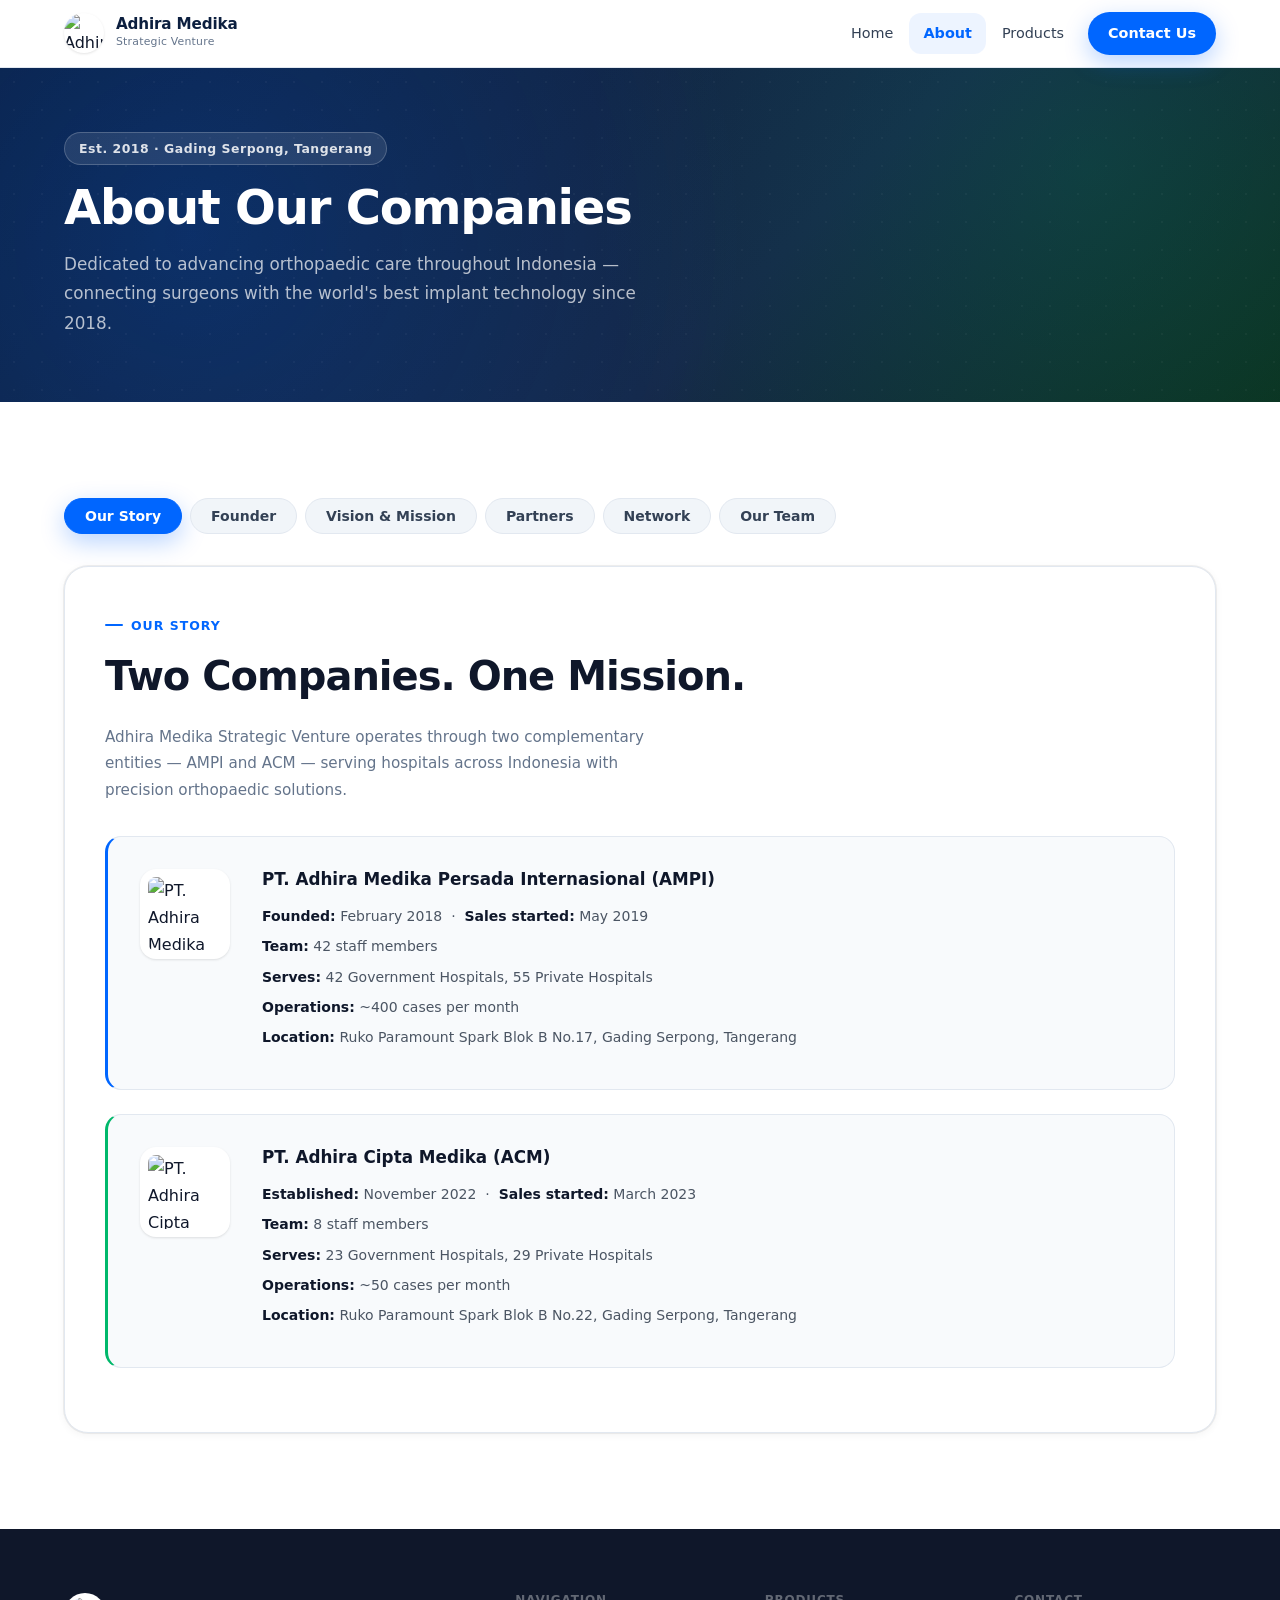
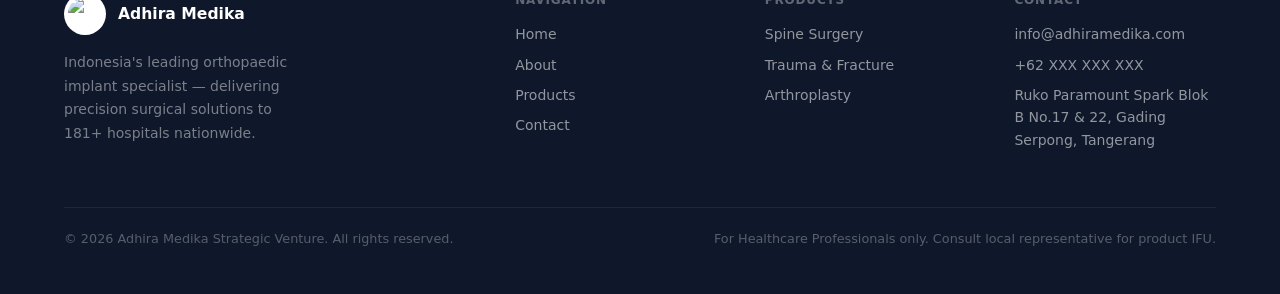
==== about.html @ 1e5b0699 "Initial commit: ACM premium redesign v2" ====
<!DOCTYPE html>
<html lang="en">
<head>
  <meta charset="UTF-8">
  <meta name="viewport" content="width=device-width, initial-scale=1.0">
  <meta name="referrer" content="strict-origin-when-cross-origin">
  <meta http-equiv="Content-Security-Policy" content="default-src 'self'; style-src 'self' https://fonts.googleapis.com 'unsafe-inline'; font-src 'self' https://fonts.gstatic.com; img-src 'self' data:; script-src 'self'; frame-ancestors 'none'; form-action 'self'; base-uri 'self';">
  <meta name="description" content="About Adhira Medika Strategic Venture — our story, founder, vision, partners, and leadership team.">
  <title>About — Adhira Medika Strategic Venture</title>
  <link rel="preconnect" href="https://fonts.googleapis.com">
  <link href="https://fonts.googleapis.com/css2?family=Inter:wght@400;500;600;700;800;900&display=swap" rel="stylesheet">
  <link rel="stylesheet" href="css/shared.css">
  <style>
    /* ── Tab Nav ── */
    .tab-nav { display: flex; flex-wrap: wrap; gap: var(--s-2); margin-bottom: var(--s-8); }
    .tab-nav button {
      background: var(--gray-100); border: 1.5px solid var(--gray-200);
      color: var(--gray-700); padding: 9px 20px; border-radius: var(--r-full);
      font-family: var(--font); font-weight: 600; font-size: 0.875rem;
      cursor: pointer; transition: background var(--t-fast), color var(--t-fast), border-color var(--t-fast), box-shadow var(--t-fast);
      touch-action: manipulation;
    }
    .tab-nav button:hover { background: var(--gray-200); border-color: var(--gray-300); color: var(--gray-900); }
    .tab-nav button.active { background: var(--primary); color: #fff; border-color: var(--primary); box-shadow: var(--sh-blue); }
    .tab-nav button:focus-visible { outline: 3px solid var(--primary); outline-offset: 2px; }
    .tab-content { display: none; }
    .tab-content.active { display: block; animation: tabIn 0.2s ease; }
    @keyframes tabIn { from { opacity:0; transform:translateY(8px); } to { opacity:1; transform:none; } }

    /* ── Content panel ── */
    .about-panel { background: #fff; border-radius: var(--r-xl); box-shadow: var(--sh-card); border: 1px solid var(--gray-200); padding: var(--s-10) var(--s-10); }
    @media (max-width: 600px) { .about-panel { padding: var(--s-6); } }

    /* ── Company Cards ── */
    .company-card {
      display: flex; gap: var(--s-8); align-items: flex-start;
      background: var(--gray-50); border-radius: var(--r-lg);
      border: 1px solid var(--gray-200); padding: var(--s-8); margin-bottom: var(--s-6);
    }
    .company-card-img img { width: 90px; height: 90px; border-radius: var(--r-lg); object-fit: contain; background: #fff; padding: 8px; box-shadow: var(--sh-sm); flex-shrink: 0; }
    .company-card-text h3 { font-size: 1.05rem; font-weight: 700; color: var(--gray-900); margin-bottom: var(--s-4); }
    .company-card-text p { font-size: 0.875rem; color: var(--gray-600, #4b5563); line-height: 1.6; margin-bottom: var(--s-2); }
    .company-card-text p strong { color: var(--gray-900); }
    .company-accent { border-left: 3px solid var(--primary); }
    .company-accent-green { border-left: 3px solid var(--emerald); }
    @media (max-width: 600px) { .company-card { flex-direction: column; } }

    /* ── Founder ── */
    .founder-layout { display: grid; grid-template-columns: 240px 1fr; gap: var(--s-10); align-items: start; }
    .founder-img img { width: 100%; border-radius: var(--r-xl); box-shadow: var(--sh-lg); }
    .founder-name { font-size: 1.2rem; font-weight: 800; color: var(--gray-900); margin-bottom: var(--s-2); }
    .founder-role { display: inline-block; background: rgba(0,102,255,.08); color: var(--primary); font-size: 0.8rem; font-weight: 700; padding: 4px 12px; border-radius: var(--r-full); margin-bottom: var(--s-5); letter-spacing: 0.03em; }
    .founder-bio p { font-size: 0.925rem; color: var(--gray-600, #4b5563); line-height: 1.8; margin-bottom: var(--s-4); }
    @media (max-width: 700px) { .founder-layout { grid-template-columns: 1fr; } .founder-img img { max-width: 200px; } }

    /* ── Vision & Mission ── */
    .vm-grid { display: grid; grid-template-columns: 1fr 1fr; gap: var(--s-6); }
    .vm-card { background: var(--gray-50); border: 1px solid var(--gray-200); border-radius: var(--r-lg); padding: var(--s-8); }
    .vm-card h3 { font-size: 1rem; font-weight: 700; color: var(--primary); margin-bottom: var(--s-4); text-transform: uppercase; letter-spacing: 0.06em; font-size: 0.825rem; }
    .vm-card p, .vm-card li { font-size: 0.9rem; color: var(--gray-700); line-height: 1.75; }
    .vm-card ol { padding-left: var(--s-5); margin: 0; }
    .vm-card ol li { margin-bottom: var(--s-3); }
    .vm-original { margin-top: var(--s-5); padding-top: var(--s-4); border-top: 1px solid var(--gray-200); font-style: italic; font-size: 0.85rem; color: var(--gray-500); }
    @media (max-width: 700px) { .vm-grid { grid-template-columns: 1fr; } }

    /* ── Partners ── */
    .partners-grid { display: grid; grid-template-columns: repeat(auto-fill, minmax(160px, 1fr)); gap: var(--s-5); }
    .partner-card {
      background: #fff; border: 1px solid var(--gray-200); border-radius: var(--r-lg);
      padding: var(--s-6) var(--s-4); text-align: center;
      display: flex; flex-direction: column; align-items: center; gap: var(--s-3);
      transition: box-shadow var(--t-base), transform var(--t-base), border-color var(--t-base);
    }
    @media (hover:hover) { .partner-card:hover { box-shadow: var(--sh-lg); transform: translateY(-3px); border-color: var(--primary); } }
    .partner-card img { max-width: 100px; max-height: 60px; object-fit: contain; }
    .partner-card p { font-size: 0.8rem; color: var(--gray-500); line-height: 1.5; }

    /* ── Network ── */
    .network-grid { display: grid; grid-template-columns: repeat(auto-fill, minmax(190px, 1fr)); gap: var(--s-3); }
    .network-chip {
      background: var(--gray-50); border: 1px solid var(--gray-200); border-radius: var(--r-md);
      padding: 12px 16px; font-weight: 600; color: var(--gray-900);
      font-size: 0.875rem; display: flex; align-items: center; gap: var(--s-3);
      transition: border-color var(--t-fast), box-shadow var(--t-fast);
    }
    @media (hover:hover) { .network-chip:hover { border-color: var(--primary); box-shadow: var(--sh-sm); } }
    .network-chip::before { content: '🏥'; font-size: 1rem; flex-shrink: 0; }

    /* ── Team ── */
    .team-section { margin-bottom: var(--s-10); }
    .team-section-header { display: flex; align-items: center; gap: var(--s-4); margin-bottom: var(--s-2); }
    .team-section-logo { width: 40px; height: 40px; border-radius: var(--r-full); object-fit: contain; background: #fff; border: 1px solid var(--gray-200); padding: 4px; box-shadow: var(--sh-sm); }
    .team-section-title { font-size: 1rem; font-weight: 700; color: var(--gray-900); }
    .team-section-sub { font-size: 0.8rem; color: var(--gray-500); margin: 4px 0 var(--s-6) 56px; }
    .team-grid { display: grid; grid-template-columns: repeat(auto-fill, minmax(190px, 1fr)); gap: var(--s-5); }
    .team-card {
      background: #fff; border: 1px solid var(--gray-200); border-radius: var(--r-xl);
      padding: var(--s-8) var(--s-4) var(--s-6); display: flex; flex-direction: column;
      align-items: center; text-align: center; position: relative; overflow: hidden;
      transition: box-shadow var(--t-base), transform var(--t-base);
    }
    .team-card::before { content: ''; position: absolute; top: 0; left: 0; right: 0; height: 3px; }
    .team-card.role-commissioner::before { background: linear-gradient(90deg, #f59e0b, #fbbf24); }
    .team-card.role-president::before { background: linear-gradient(90deg, var(--primary), var(--emerald)); }
    .team-card.role-director::before { background: linear-gradient(90deg, #0284c7, #38bdf8); }
    @media (hover:hover) { .team-card:hover { box-shadow: var(--sh-lg); transform: translateY(-4px); } }
    .team-avatar { width: 72px; height: 72px; border-radius: var(--r-full); display: flex; align-items: center; justify-content: center; font-size: 1.75rem; font-weight: 900; margin-bottom: var(--s-4); }
    .avatar-commissioner { background: linear-gradient(135deg, #fef3c7, #fde68a); color: #92400e; }
    .avatar-president { background: linear-gradient(135deg, rgba(0,102,255,.12), rgba(0,184,107,.12)); color: var(--primary); }
    .avatar-director { background: linear-gradient(135deg, #e0f2fe, #bae6fd); color: #0369a1; }
    .team-card-name { font-size: 0.9rem; font-weight: 700; color: var(--gray-900); margin-bottom: var(--s-2); line-height: 1.3; }
    .role-badge { display: inline-block; font-size: 0.72rem; font-weight: 700; padding: 3px 10px; border-radius: var(--r-full); margin-bottom: var(--s-2); letter-spacing: 0.03em; }
    .badge-commissioner { background: #fef3c7; color: #92400e; }
    .badge-president { background: rgba(0,102,255,.1); color: var(--primary); }
    .badge-director { background: #e0f2fe; color: #0369a1; }
    .team-company { font-size: 0.75rem; color: var(--gray-500); }
  </style>
</head>
<body>
  <a href="#main-content" class="skip-link">Skip to main content</a>

  <!-- Nav -->
  <header class="site-header" id="site-header">
    <div class="nav-inner">
      <a href="index.html" class="nav-logo" aria-label="Adhira Medika home">
        <img src="../ACM/company Logo/Adhira Medika Strategic Logo.png" alt="Adhira Medika Strategic Logo">
        <div>
          <span class="nav-logo-name">Adhira Medika</span>
          <span class="nav-logo-sub">Strategic Venture</span>
        </div>
      </a>
      <button class="nav-toggle" aria-label="Toggle navigation" aria-expanded="false" aria-controls="nav-menu">
        <span class="hamburger-line"></span>
        <span class="hamburger-line"></span>
        <span class="hamburger-line"></span>
      </button>
      <nav class="main-nav" id="nav-menu" aria-label="Main navigation">
        <ul>
          <li><a href="index.html">Home</a></li>
          <li><a href="about.html" class="active" aria-current="page">About</a></li>
          <li><a href="products.html">Products</a></li>
          <li><a href="contact.html" class="nav-cta">Contact Us</a></li>
        </ul>
      </nav>
    </div>
  </header>

  <!-- Page Hero -->
  <section class="page-hero">
    <div class="container">
      <div class="page-hero-inner">
        <div class="page-hero-badge">Est. 2018 · Gading Serpong, Tangerang</div>
        <h1>About Our Companies</h1>
        <p>Dedicated to advancing orthopaedic care throughout Indonesia — connecting surgeons with the world's best implant technology since 2018.</p>
      </div>
    </div>
  </section>

  <main id="main-content">
    <section class="section">
      <div class="container">

        <!-- Tab Nav -->
        <nav class="tab-nav" aria-label="About sections" role="tablist">
          <button class="active" role="tab" aria-selected="true" aria-controls="tab-story" data-tab="story" id="btn-story">Our Story</button>
          <button role="tab" aria-selected="false" aria-controls="tab-founder" data-tab="founder" id="btn-founder">Founder</button>
          <button role="tab" aria-selected="false" aria-controls="tab-vision" data-tab="vision" id="btn-vision">Vision &amp; Mission</button>
          <button role="tab" aria-selected="false" aria-controls="tab-partners" data-tab="partners" id="btn-partners">Partners</button>
          <button role="tab" aria-selected="false" aria-controls="tab-network" data-tab="network" id="btn-network">Network</button>
          <button role="tab" aria-selected="false" aria-controls="tab-team" data-tab="team" id="btn-team">Our Team</button>
        </nav>

        <div class="about-panel">

          <!-- Story -->
          <div class="tab-content active" id="tab-story" role="tabpanel" aria-labelledby="btn-story">
            <p class="section-label">Our Story</p>
            <h2 class="section-title" style="margin-bottom: var(--s-6);">Two Companies. One Mission.</h2>
            <p style="font-size:0.95rem; color:var(--gray-500); max-width:60ch; line-height:1.75; margin-bottom:var(--s-8);">Adhira Medika Strategic Venture operates through two complementary entities — AMPI and ACM — serving hospitals across Indonesia with precision orthopaedic solutions.</p>
            <div class="company-card company-accent">
              <div class="company-card-img">
                <img src="../ACM/company Logo/Adhira Medika.jpeg" alt="PT. Adhira Medika Persada Internasional" loading="lazy">
              </div>
              <div class="company-card-text">
                <h3>PT. Adhira Medika Persada Internasional (AMPI)</h3>
                <p><strong>Founded:</strong> February 2018 &nbsp;·&nbsp; <strong>Sales started:</strong> May 2019</p>
                <p><strong>Team:</strong> 42 staff members</p>
                <p><strong>Serves:</strong> 42 Government Hospitals, 55 Private Hospitals</p>
                <p><strong>Operations:</strong> ~400 cases per month</p>
                <p><strong>Location:</strong> Ruko Paramount Spark Blok B No.17, Gading Serpong, Tangerang</p>
              </div>
            </div>
            <div class="company-card company-accent-green">
              <div class="company-card-img">
                <img src="../ACM/company Logo/Adhira Cipta Medika.jpeg" alt="PT. Adhira Cipta Medika" loading="lazy">
              </div>
              <div class="company-card-text">
                <h3>PT. Adhira Cipta Medika (ACM)</h3>
                <p><strong>Established:</strong> November 2022 &nbsp;·&nbsp; <strong>Sales started:</strong> March 2023</p>
                <p><strong>Team:</strong> 8 staff members</p>
                <p><strong>Serves:</strong> 23 Government Hospitals, 29 Private Hospitals</p>
                <p><strong>Operations:</strong> ~50 cases per month</p>
                <p><strong>Location:</strong> Ruko Paramount Spark Blok B No.22, Gading Serpong, Tangerang</p>
              </div>
            </div>
          </div>

          <!-- Founder -->
          <div class="tab-content" id="tab-founder" role="tabpanel" aria-labelledby="btn-founder">
            <p class="section-label">Founder</p>
            <h2 class="section-title" style="margin-bottom: var(--s-8);">A Surgeon Who Built a Movement</h2>
            <div class="founder-layout">
              <div class="founder-img">
                <img src="../ACM/Others/Founder.png" alt="dr. Rizal Irvan Shiddieqy Pohan, SpOT (K)-Spine" loading="lazy">
              </div>
              <div class="founder-bio">
                <h3 class="founder-name">dr. Rizal Irvan Shiddieqy Pohan, SpOT (K)-Spine</h3>
                <span class="founder-role">Founder &amp; President Director — AMPI &amp; ACM</span>
                <p>Dr. Rizal Irvan Shiddieqy Pohan is a distinguished orthopaedic surgeon and spine specialist with over 30 years of experience in Indonesia's healthcare landscape. Renowned for his clinical expertise and leadership, he has been a transformative force in advancing orthopaedic care nationwide.</p>
                <p>He served as Past President of PABOI (2012–2014), is an active Spine Consultant, and mentors the next generation of spine surgeons across Indonesia. As a National Board Examiner for PABOI, Dr. Rizal upholds the highest standards in medical education and practice.</p>
                <p>Dr. Rizal practices at RS Mayapada and RS Bethsaida, known for his patient-centered approach and innovative surgical techniques. He founded PMN Company in 2013, then established the Adhira group in 2018 — driven by a vision to democratize access to high-quality orthopaedic implants throughout Indonesia.</p>
                <p>Today, the Adhira group serves 181+ hospitals, supporting over 450 surgical procedures monthly — a direct reflection of his lifelong mission to improve patient outcomes nationwide.</p>
              </div>
            </div>
          </div>

          <!-- Vision & Mission -->
          <div class="tab-content" id="tab-vision" role="tabpanel" aria-labelledby="btn-vision">
            <p class="section-label">Vision &amp; Mission</p>
            <h2 class="section-title" style="margin-bottom: var(--s-8);">What We Stand For</h2>
            <div class="vm-grid">
              <div class="vm-card">
                <h3>Our Vision</h3>
                <p>To comprehensively provide the needs for implants and medical instruments, especially for orthopaedic cases, throughout Indonesia — ensuring that every region has access to high-quality, complete, and reliable orthopaedic medical solutions, supporting the advancement of healthcare and improving patient outcomes nationwide.</p>
                <p class="vm-original"><strong>Visi:</strong> Menyediakan Kebutuhan Implant dan instrument medis khususnya pada kasus Ortopedi di Seluruh Indonesia secara Paripurna.</p>
              </div>
              <div class="vm-card">
                <h3>Our Mission</h3>
                <ol>
                  <li>Provide comprehensive services with the latest technology in orthopaedic implant products.</li>
                  <li>Support education and training for doctors and nurses to ensure patient safety and the comfort of medical personnel.</li>
                  <li>Maintain a strong commitment to the services required by hospitals and doctors, especially by ensuring the availability of implants.</li>
                  <li>Offer high-quality implants at affordable prices, enabling doctors to serve patients in all types of hospitals.</li>
                </ol>
              </div>
            </div>
          </div>

          <!-- Partners -->
          <div class="tab-content" id="tab-partners" role="tabpanel" aria-labelledby="btn-partners">
            <p class="section-label">Brand Partners</p>
            <h2 class="section-title" style="margin-bottom: var(--s-3);">6 Global Partners</h2>
            <p style="font-size:0.9rem;color:var(--gray-500);margin-bottom:var(--s-8);">Exclusive and authorized distribution for world-class orthopaedic manufacturers.</p>
            <div class="partners-grid">
              <div class="partner-card">
                <img src="../ACM/Partner Logo/Zener.png" alt="Zener" loading="lazy">
                <p>Medical device innovation</p>
              </div>
              <div class="partner-card">
                <img src="../ACM/Partner Logo/ZenMed.png" alt="ZENMED" loading="lazy">
                <p>Surgical instrument design</p>
              </div>
              <div class="partner-card">
                <img src="../ACM/Partner Logo/IT Medical.png" alt="ITI Medical" loading="lazy">
                <p>Orthopaedic device expertise</p>
              </div>
              <div class="partner-card">
                <img src="../ACM/Partner Logo/Elite BioMed.png" alt="Elite Biomed" loading="lazy">
                <p>Premium biomedical products</p>
              </div>
              <div class="partner-card">
                <img src="../ACM/Partner Logo/Ikey Medical.png" alt="iKey Medical" loading="lazy">
                <p>Modern orthopaedic care instruments</p>
              </div>
              <div class="partner-card">
                <img src="../ACM/Partner Logo/Wuyang.jpg" alt="Wuyang" loading="lazy">
                <p>Minimally invasive surgery</p>
              </div>
            </div>
          </div>

          <!-- Network -->
          <div class="tab-content" id="tab-network" role="tabpanel" aria-labelledby="btn-network">
            <p class="section-label">Our Network</p>
            <h2 class="section-title" style="margin-bottom: var(--s-3);">181+ Partner Hospitals</h2>
            <p style="font-size:0.9rem;color:var(--gray-500);margin-bottom:var(--s-8);">Serving <strong>65 Government Hospitals</strong> and <strong>84 Private Hospitals</strong> across Indonesia, with key partnerships at the country's leading medical centers.</p>
            <div class="network-grid">
              <div class="network-chip">RSCM</div>
              <div class="network-chip">RS Fatmawati</div>
              <div class="network-chip">RS Santosa Bandung</div>
              <div class="network-chip">RS Hasan Sadikin</div>
              <div class="network-chip">RSUD Tangerang</div>
              <div class="network-chip">RS EMC Group</div>
              <div class="network-chip">RS Moewardi</div>
              <div class="network-chip">RSSA Malang</div>
              <div class="network-chip">RS Mayapada Group</div>
              <div class="network-chip">RS Primaya Group</div>
              <div class="network-chip">RS Eka Group</div>
            </div>
          </div>

          <!-- Team -->
          <div class="tab-content" id="tab-team" role="tabpanel" aria-labelledby="btn-team">
            <p class="section-label">Leadership</p>
            <h2 class="section-title" style="margin-bottom: var(--s-3);">Meet Our Team</h2>
            <p style="font-size:0.9rem;color:var(--gray-500);margin-bottom:var(--s-8);max-width:56ch;line-height:1.7;">Strong leadership drives our mission. The Board and Directors who guide both Adhira companies, shaping orthopaedic care across Indonesia.</p>

            <!-- AMPI -->
            <div class="team-section">
              <div class="team-section-header">
                <img src="../ACM/company Logo/Adhira Medika.jpeg" alt="AMPI" class="team-section-logo" loading="lazy">
                <h3 class="team-section-title">PT. Adhira Medika Persada Internasional <span style="font-weight:500;color:var(--gray-400);font-size:0.85em;">(AMPI)</span></h3>
              </div>
              <p class="team-section-sub">Board &amp; Directors — Est. 2018</p>
              <div class="team-grid">
                <div class="team-card role-commissioner">
                  <div class="team-avatar avatar-commissioner">N</div>
                  <div class="team-card-name">Nurhadi, M.Sc.</div>
                  <span class="role-badge badge-commissioner">Commissioner</span>
                  <div class="team-company">AMPI</div>
                </div>
                <div class="team-card role-president">
                  <div class="team-avatar avatar-president">R</div>
                  <div class="team-card-name">Rizal Irvan Shiddieqy Pohan</div>
                  <span class="role-badge badge-president">President Director</span>
                  <div class="team-company">AMPI &amp; ACM</div>
                </div>
                <div class="team-card role-director">
                  <div class="team-avatar avatar-director">A</div>
                  <div class="team-card-name">Aldi Sjachri Fauzi</div>
                  <span class="role-badge badge-director">Director 1</span>
                  <div class="team-company">AMPI</div>
                </div>
                <div class="team-card role-director">
                  <div class="team-avatar avatar-director">F</div>
                  <div class="team-card-name">Fransisca</div>
                  <span class="role-badge badge-director">Director 2</span>
                  <div class="team-company">AMPI &amp; ACM</div>
                </div>
              </div>
            </div>

            <!-- ACM -->
            <div class="team-section">
              <div class="team-section-header">
                <img src="../ACM/company Logo/Adhira Cipta Medika.jpeg" alt="ACM" class="team-section-logo" loading="lazy">
                <h3 class="team-section-title">PT. Adhira Cipta Medika <span style="font-weight:500;color:var(--gray-400);font-size:0.85em;">(ACM)</span></h3>
              </div>
              <p class="team-section-sub">Board &amp; Directors — Est. 2022</p>
              <div class="team-grid">
                <div class="team-card role-commissioner">
                  <div class="team-avatar avatar-commissioner">H</div>
                  <div class="team-card-name">Harmandya Mahadipta</div>
                  <span class="role-badge badge-commissioner">Commissioner</span>
                  <div class="team-company">ACM</div>
                </div>
                <div class="team-card role-president">
                  <div class="team-avatar avatar-president">R</div>
                  <div class="team-card-name">Rizal Irvan Shiddieqy Pohan</div>
                  <span class="role-badge badge-president">President Director</span>
                  <div class="team-company">AMPI &amp; ACM</div>
                </div>
                <div class="team-card role-director">
                  <div class="team-avatar avatar-director">H</div>
                  <div class="team-card-name">Herwindo Ridwan</div>
                  <span class="role-badge badge-director">Director 1</span>
                  <div class="team-company">ACM</div>
                </div>
                <div class="team-card role-director">
                  <div class="team-avatar avatar-director">F</div>
                  <div class="team-card-name">Fransisca</div>
                  <span class="role-badge badge-director">Director 2</span>
                  <div class="team-company">AMPI &amp; ACM</div>
                </div>
              </div>
            </div>

          </div>

        </div><!-- /.about-panel -->
      </div>
    </section>
  </main>

  <!-- Footer -->
  <footer class="site-footer">
    <div class="container">
      <div class="footer-grid">
        <div class="footer-brand">
          <a href="index.html" class="footer-brand-logo">
            <img src="../ACM/company Logo/Adhira Medika Strategic Logo.png" alt="Adhira Medika Logo">
            <span>Adhira Medika</span>
          </a>
          <p>Indonesia's leading orthopaedic implant specialist — delivering precision surgical solutions to 181+ hospitals nationwide.</p>
        </div>
        <div class="footer-col">
          <h4>Navigation</h4>
          <ul>
            <li><a href="index.html">Home</a></li>
            <li><a href="about.html">About</a></li>
            <li><a href="products.html">Products</a></li>
            <li><a href="contact.html">Contact</a></li>
          </ul>
        </div>
        <div class="footer-col">
          <h4>Products</h4>
          <ul>
            <li><a href="products.html">Spine Surgery</a></li>
            <li><a href="products.html">Trauma &amp; Fracture</a></li>
            <li><a href="products.html">Arthroplasty</a></li>
          </ul>
        </div>
        <div class="footer-col">
          <h4>Contact</h4>
          <ul>
            <li><a href="mailto:info@adhiramedika.com">info@adhiramedika.com</a></li>
            <li><a href="tel:+62000000000">+62 XXX XXX XXX</a></li>
            <li>Ruko Paramount Spark Blok B No.17 &amp; 22, Gading Serpong, Tangerang</li>
          </ul>
        </div>
      </div>
      <div class="footer-bottom">
        <p>© 2026 Adhira Medika Strategic Venture. All rights reserved.</p>
        <p>For Healthcare Professionals only. Consult local representative for product IFU.</p>
      </div>
    </div>
  </footer>

  <script src="js/about.js"></script>
  <script src="js/nav.js"></script>
  <script src="js/animate.js"></script>
</body>
</html>
---- css/shared.css ----
/* ============================================================
   ACM-v2 — Adhira Medika Strategic Venture | Premium Design
   ============================================================ */

/* ─── Design Tokens ─── */
:root {
  --navy:       #0c1f3f;
  --navy-light: #152848;
  --primary:    #0066ff;
  --primary-h:  #0052cc;
  --emerald:    #00b86b;
  --emerald-h:  #009957;

  --white:    #ffffff;
  --gray-50:  #f8fafc;
  --gray-100: #f1f5f9;
  --gray-200: #e2e8f0;
  --gray-300: #cbd5e1;
  --gray-400: #94a3b8;
  --gray-500: #64748b;
  --gray-700: #334155;
  --gray-900: #0f172a;

  --font: 'Inter', system-ui, -apple-system, sans-serif;

  --s-1:  0.25rem;
  --s-2:  0.5rem;
  --s-3:  0.75rem;
  --s-4:  1rem;
  --s-5:  1.25rem;
  --s-6:  1.5rem;
  --s-8:  2rem;
  --s-10: 2.5rem;
  --s-12: 3rem;
  --s-16: 4rem;
  --s-24: 6rem;

  --r-sm:   6px;
  --r-md:   12px;
  --r-lg:   16px;
  --r-xl:   24px;
  --r-2xl:  32px;
  --r-full: 9999px;

  --sh-sm:   0 1px 3px rgba(0,0,0,.08), 0 1px 2px rgba(0,0,0,.04);
  --sh-md:   0 4px 12px rgba(0,0,0,.08), 0 2px 4px rgba(0,0,0,.04);
  --sh-lg:   0 12px 28px rgba(0,0,0,.1), 0 4px 8px rgba(0,0,0,.05);
  --sh-xl:   0 24px 48px rgba(0,0,0,.12);
  --sh-blue: 0 8px 24px rgba(0,102,255,.28);
  --sh-card: 0 0 0 1px rgba(0,0,0,.06), 0 2px 8px rgba(0,0,0,.05);

  --t-fast: 140ms ease;
  --t-base: 220ms ease;
  --nav-h:  68px;
  --max-w:  1200px;
}

/* ─── Reset ─── */
*, *::before, *::after { box-sizing: border-box; }
html { scroll-behavior: smooth; }
body {
  font-family: var(--font);
  margin: 0; padding: 0;
  color: var(--gray-900);
  background: var(--white);
  line-height: 1.7;
  -webkit-font-smoothing: antialiased;
  overflow-x: hidden;
}
img { max-width: 100%; height: auto; display: block; }
h1,h2,h3,h4,h5 { line-height: 1.2; margin: 0; font-weight: 700; }
p { margin: 0; }
a { color: inherit; }

/* ─── Skip Link ─── */
.skip-link {
  position: absolute; top: -40px; left: 0;
  background: var(--primary); color: #fff;
  padding: 8px 16px; font-weight: 600; font-size: 0.875rem;
  text-decoration: none; z-index: 9999;
  border-radius: 0 0 var(--r-sm) 0;
  transition: top var(--t-fast);
}
.skip-link:focus { top: 0; }

/* ─── Container ─── */
.container {
  max-width: var(--max-w);
  margin: 0 auto;
  padding: 0 var(--s-6);
}
@media (max-width: 600px) { .container { padding: 0 var(--s-4); } }

/* ─── Site Header / Nav ─── */
.site-header {
  position: sticky; top: 0; z-index: 500;
  height: var(--nav-h);
  display: flex; align-items: center;
  background: rgba(255,255,255,0.92);
  backdrop-filter: blur(16px);
  -webkit-backdrop-filter: blur(16px);
  border-bottom: 1px solid var(--gray-200);
  transition: box-shadow var(--t-base);
}
.site-header.scrolled { box-shadow: var(--sh-md); }

.nav-inner {
  width: 100%; max-width: var(--max-w);
  margin: 0 auto; padding: 0 var(--s-6);
  display: flex; align-items: center;
  justify-content: space-between; gap: var(--s-6);
}

.nav-logo {
  display: flex; align-items: center; gap: var(--s-3);
  text-decoration: none; flex-shrink: 0;
}
.nav-logo img {
  height: 40px; width: 40px;
  object-fit: contain; border-radius: var(--r-full);
  background: #fff; box-shadow: var(--sh-sm);
}
.nav-logo-name {
  font-weight: 800; font-size: 0.95rem;
  color: var(--navy); letter-spacing: -0.01em; display: block; line-height: 1.2;
}
.nav-logo-sub {
  font-size: 0.68rem; color: var(--gray-500);
  font-weight: 500; letter-spacing: 0.02em; display: block;
}

.main-nav { display: flex; align-items: center; }
.main-nav ul {
  list-style: none; margin: 0; padding: 0;
  display: flex; align-items: center; gap: 2px;
}
.main-nav ul li a {
  display: block; padding: 8px 14px;
  font-size: 0.9rem; font-weight: 500;
  color: var(--gray-700); text-decoration: none;
  border-radius: var(--r-md);
  transition: color var(--t-fast), background var(--t-fast);
  white-space: nowrap;
}
.main-nav ul li a:hover { color: var(--gray-900); background: var(--gray-100); }
.main-nav ul li a.active { color: var(--primary); font-weight: 600; background: rgba(0,102,255,.07); }
.main-nav ul li a.nav-cta {
  background: var(--primary); color: #fff; font-weight: 600;
  padding: 9px 20px; border-radius: var(--r-full); box-shadow: var(--sh-blue);
  margin-left: var(--s-2);
}
.main-nav ul li a.nav-cta:hover { background: var(--primary-h); }
.main-nav ul li a:focus-visible { outline: 3px solid var(--primary); outline-offset: 2px; }

/* Hamburger */
.nav-toggle {
  display: none; flex-direction: column; gap: 5px;
  padding: 10px; background: none; border: none;
  cursor: pointer; border-radius: var(--r-md);
  touch-action: manipulation;
}
.hamburger-line {
  display: block; width: 22px; height: 2px;
  background: var(--gray-700); border-radius: 2px;
  transition: transform var(--t-base), opacity var(--t-base);
}

@media (max-width: 768px) {
  .nav-toggle { display: flex; }
  .main-nav {
    position: fixed; top: var(--nav-h); left: 0; right: 0;
    background: #fff; border-bottom: 1px solid var(--gray-200);
    padding: var(--s-4); box-shadow: var(--sh-lg);
    transform: translateY(-110%); opacity: 0; pointer-events: none;
    transition: transform var(--t-base), opacity var(--t-base);
  }
  .main-nav.is-open { transform: translateY(0); opacity: 1; pointer-events: auto; }
  .main-nav ul { flex-direction: column; align-items: stretch; gap: var(--s-1); }
  .main-nav ul li a { padding: 13px 16px; font-size: 1rem; border-radius: var(--r-md); }
  .main-nav ul li a.nav-cta { text-align: center; margin-left: 0; margin-top: var(--s-2); border-radius: var(--r-md); }
}

/* ─── Buttons ─── */
.btn {
  display: inline-flex; align-items: center; gap: var(--s-2);
  padding: 13px 28px; font-family: var(--font);
  font-size: 0.925rem; font-weight: 600;
  border-radius: var(--r-full); border: none;
  cursor: pointer; text-decoration: none;
  transition: background var(--t-fast), transform var(--t-fast), box-shadow var(--t-fast);
  touch-action: manipulation; white-space: nowrap; line-height: 1;
}
.btn-primary { background: var(--primary); color: #fff; box-shadow: var(--sh-blue); }
.btn-primary:hover { background: var(--primary-h); transform: translateY(-1px); box-shadow: 0 12px 32px rgba(0,102,255,.35); }
.btn-outline { background: transparent; color: #fff; border: 1.5px solid rgba(255,255,255,.5); }
.btn-outline:hover { background: rgba(255,255,255,.1); border-color: rgba(255,255,255,.8); }
.btn-ghost { background: var(--gray-100); color: var(--gray-900); }
.btn-ghost:hover { background: var(--gray-200); }
.btn-white { background: #fff; color: var(--navy); }
.btn-white:hover { background: var(--gray-100); transform: translateY(-1px); }
.btn:focus-visible { outline: 3px solid var(--primary); outline-offset: 2px; }
.btn-lg { padding: 15px 34px; font-size: 1rem; }
.btn-sm { padding: 8px 18px; font-size: 0.825rem; }

/* ─── Section Utilities ─── */
.section { padding: var(--s-24) 0; }
.section-sm { padding: var(--s-16) 0; }
.section-dark { background: var(--navy); color: #fff; }
.section-muted { background: var(--gray-50); }

.section-label {
  display: inline-flex; align-items: center; gap: var(--s-2);
  font-size: 0.78rem; font-weight: 700;
  letter-spacing: 0.08em; text-transform: uppercase;
  color: var(--primary); margin-bottom: var(--s-4);
}
.section-label::before {
  content: ''; display: block; width: 18px; height: 2px;
  background: var(--primary); border-radius: 1px;
}

.section-title {
  font-size: clamp(1.75rem, 3.5vw, 2.5rem);
  font-weight: 800; letter-spacing: -0.025em;
  color: var(--gray-900); margin-bottom: var(--s-4);
}
.section-dark .section-title { color: #fff; }
.section-sub {
  font-size: 1.075rem; color: var(--gray-500);
  max-width: 56ch; line-height: 1.75;
  margin-bottom: var(--s-12);
}
.section-dark .section-sub { color: rgba(255,255,255,.65); }
.text-center { text-align: center; }
.text-center .section-sub { margin-left: auto; margin-right: auto; }
.text-center .section-label { justify-content: center; }

/* ─── Cards ─── */
.card {
  background: #fff; border-radius: var(--r-lg);
  box-shadow: var(--sh-card); padding: var(--s-8);
  transition: box-shadow var(--t-base), transform var(--t-base);
}
@media (hover: hover) { .card:hover { box-shadow: var(--sh-lg); transform: translateY(-3px); } }

/* ─── Scroll Reveal ─── */
[data-reveal] { opacity: 0; transform: translateY(20px); transition: opacity 0.55s ease, transform 0.55s ease; }
[data-reveal].revealed { opacity: 1; transform: none; }
[data-reveal][data-delay="1"] { transition-delay: 0.08s; }
[data-reveal][data-delay="2"] { transition-delay: 0.16s; }
[data-reveal][data-delay="3"] { transition-delay: 0.24s; }
[data-reveal][data-delay="4"] { transition-delay: 0.32s; }
@media (prefers-reduced-motion: reduce) {
  [data-reveal], [data-reveal].revealed { opacity:1; transform:none; transition:none; }
}

/* ─── Page Hero (inner pages) ─── */
.page-hero {
  background: linear-gradient(135deg, var(--navy) 0%, var(--navy-light) 60%, #0c2e1f 100%);
  padding: var(--s-16) 0; margin-bottom: 0;
  position: relative; overflow: hidden;
}
.page-hero::before {
  content: ''; position: absolute; inset: 0;
  background-image: radial-gradient(circle at 15% 50%, rgba(0,102,255,.2) 0%, transparent 50%),
    radial-gradient(circle at 85% 30%, rgba(0,184,107,.15) 0%, transparent 45%);
  pointer-events: none;
}
.page-hero::after {
  content: ''; position: absolute; inset: 0;
  background-image: radial-gradient(circle, rgba(255,255,255,.035) 1px, transparent 1px);
  background-size: 28px 28px; pointer-events: none;
}
.page-hero-inner { position: relative; z-index: 1; }
.page-hero-badge {
  display: inline-flex; align-items: center; gap: var(--s-2);
  background: rgba(255,255,255,.1); border: 1px solid rgba(255,255,255,.2);
  color: rgba(255,255,255,.85); font-size: 0.78rem; font-weight: 600;
  letter-spacing: 0.04em; padding: 5px 14px; border-radius: var(--r-full);
  margin-bottom: var(--s-4);
}
.page-hero h1 {
  font-size: clamp(2rem, 4vw, 3rem);
  font-weight: 900; color: #fff;
  letter-spacing: -0.025em; line-height: 1.1;
  margin-bottom: var(--s-4);
}
.page-hero p {
  font-size: 1.05rem; color: rgba(255,255,255,.7);
  max-width: 54ch; line-height: 1.75;
}

/* ─── Footer ─── */
.site-footer {
  background: var(--gray-900);
  color: rgba(255,255,255,.65);
  padding: var(--s-16) 0 0 0;
}
.footer-grid {
  display: grid; grid-template-columns: 2fr 1fr 1fr 1fr;
  gap: var(--s-12); padding-bottom: var(--s-12);
  border-bottom: 1px solid rgba(255,255,255,.07);
}
.footer-brand-logo {
  display: flex; align-items: center; gap: var(--s-3);
  margin-bottom: var(--s-4); text-decoration: none;
}
.footer-brand-logo img {
  height: 42px; width: 42px; object-fit: contain;
  border-radius: var(--r-full); background: #fff; padding: 4px;
}
.footer-brand-logo span { font-weight: 700; font-size: 0.975rem; color: #fff; }
.footer-brand p { font-size: 0.875rem; color: rgba(255,255,255,.45); max-width: 28ch; line-height: 1.7; }
.footer-col h4 {
  font-size: 0.75rem; font-weight: 700; letter-spacing: 0.07em;
  text-transform: uppercase; color: rgba(255,255,255,.35); margin-bottom: var(--s-4);
}
.footer-col ul { list-style: none; margin: 0; padding: 0; }
.footer-col ul li { margin-bottom: var(--s-2); }
.footer-col ul li a {
  font-size: 0.875rem; color: rgba(255,255,255,.55);
  text-decoration: none; transition: color var(--t-fast);
}
.footer-col ul li a:hover { color: #fff; }
.footer-col ul li { font-size: 0.875rem; color: rgba(255,255,255,.55); line-height: 1.6; }
.footer-bottom {
  padding: var(--s-5) 0;
  display: flex; align-items: center; justify-content: space-between; gap: var(--s-4);
  font-size: 0.8rem; color: rgba(255,255,255,.3); flex-wrap: wrap;
}

@media (max-width: 900px) { .footer-grid { grid-template-columns: 1fr 1fr; gap: var(--s-8); } }
@media (max-width: 560px) { .footer-grid { grid-template-columns: 1fr; } .footer-bottom { flex-direction: column; text-align: center; } }

/* ─── iOS Safe Areas ─── */
.site-footer { padding-bottom: max(var(--s-6), env(safe-area-inset-bottom)); }
.site-header { padding-top: env(safe-area-inset-top, 0px); height: calc(var(--nav-h) + env(safe-area-inset-top, 0px)); }

/* ─── Misc ─── */
input, textarea, select { font-size: 16px; font-family: var(--font); }
body { overflow-x: hidden; }

/* ─── Reduced Motion ─── */
@media (prefers-reduced-motion: reduce) {
  *, *::before, *::after { transition: none !important; animation: none !important; }
}
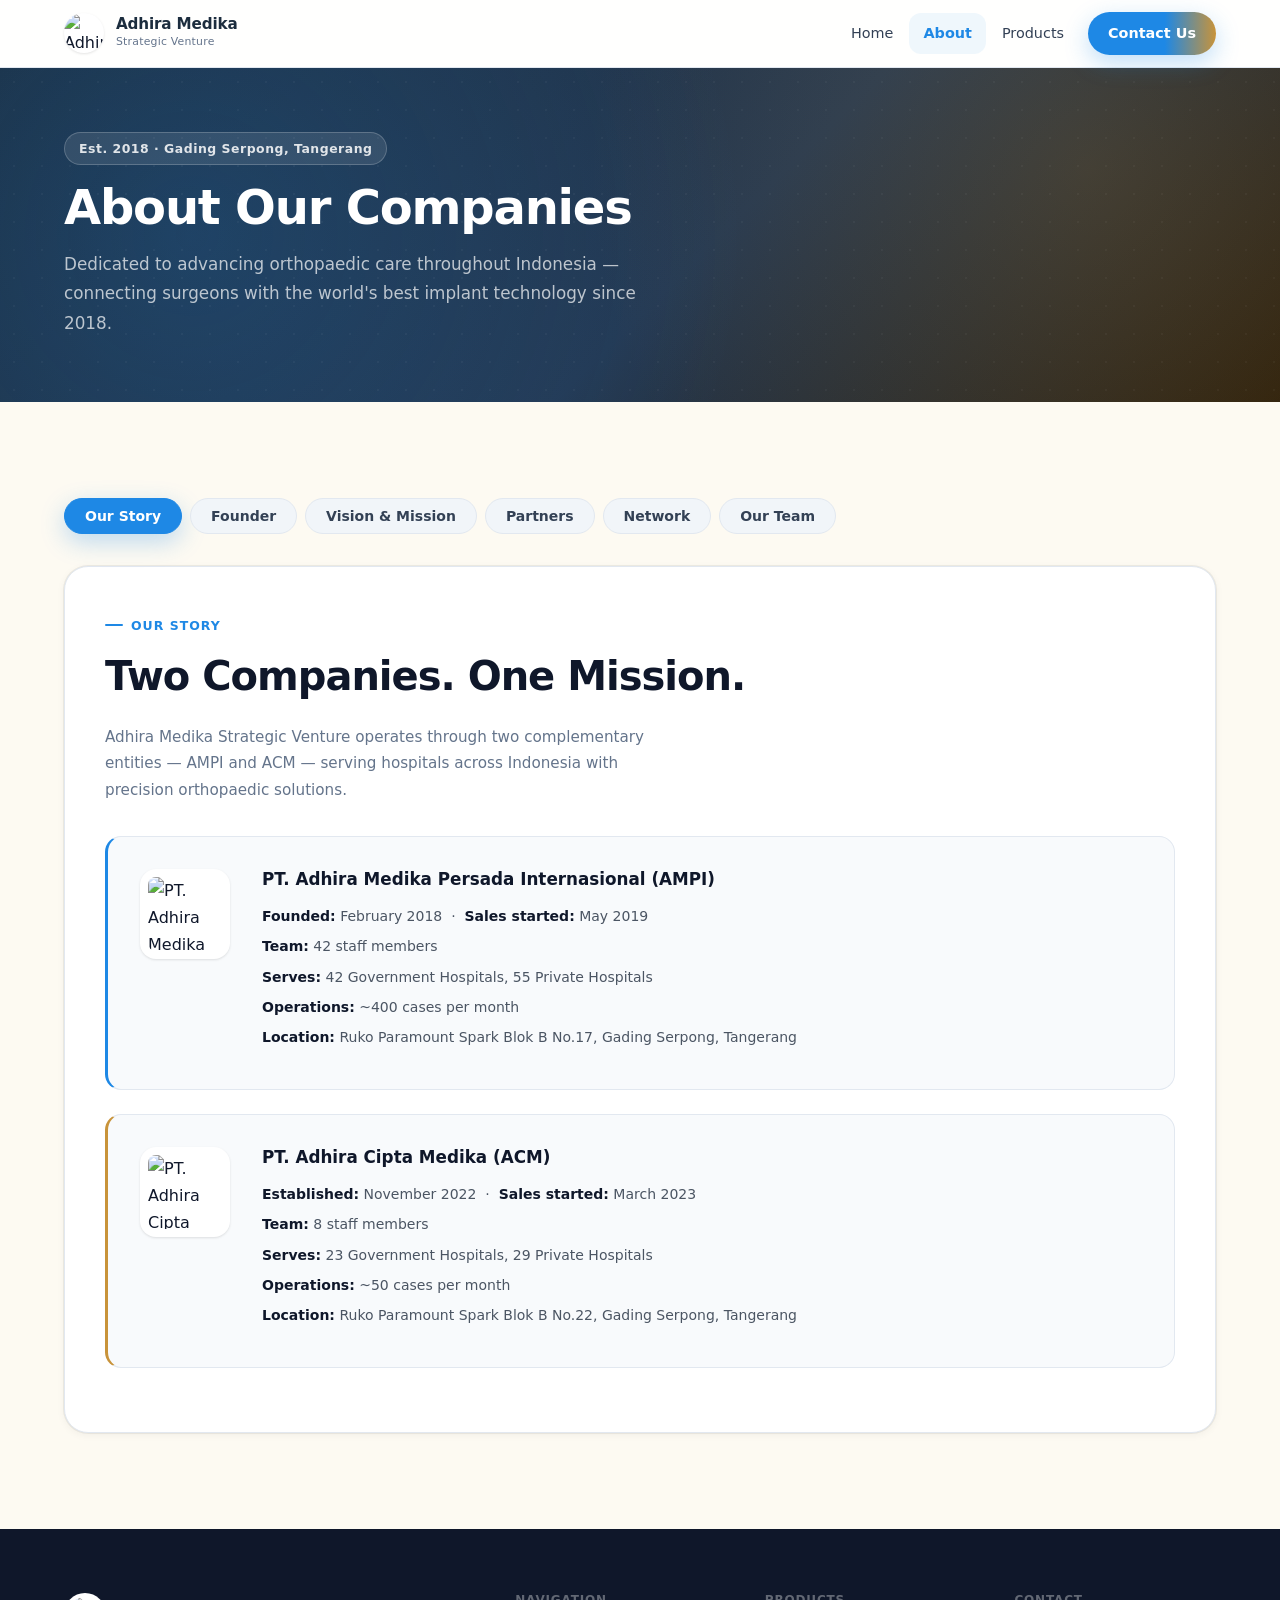
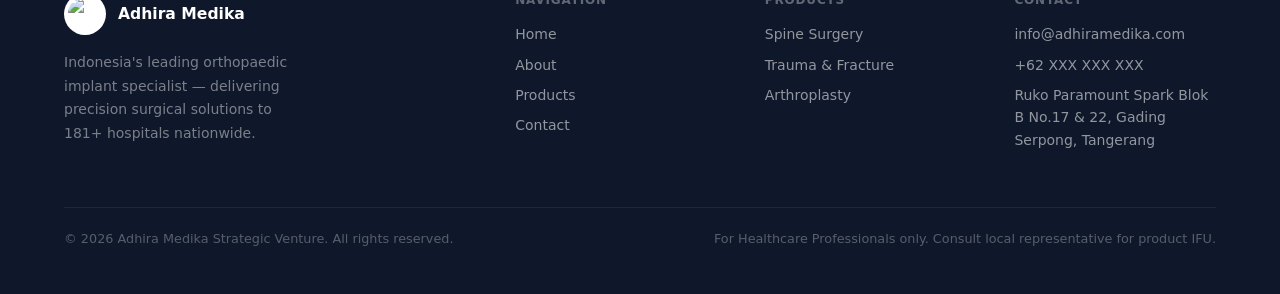
==== commit fa9b7eea: "ACM-v3: bone-themed premium redesign" ====
--- a/about.html
+++ b/about.html
@@ -49,7 +49,7 @@
     .founder-layout { display: grid; grid-template-columns: 240px 1fr; gap: var(--s-10); align-items: start; }
     .founder-img img { width: 100%; border-radius: var(--r-xl); box-shadow: var(--sh-lg); }
     .founder-name { font-size: 1.2rem; font-weight: 800; color: var(--gray-900); margin-bottom: var(--s-2); }
-    .founder-role { display: inline-block; background: rgba(0,102,255,.08); color: var(--primary); font-size: 0.8rem; font-weight: 700; padding: 4px 12px; border-radius: var(--r-full); margin-bottom: var(--s-5); letter-spacing: 0.03em; }
+    .founder-role { display: inline-block; background: rgba(30,136,229,.08); color: var(--primary); font-size: 0.8rem; font-weight: 700; padding: 4px 12px; border-radius: var(--r-full); margin-bottom: var(--s-5); letter-spacing: 0.03em; }
     .founder-bio p { font-size: 0.925rem; color: var(--gray-600, #4b5563); line-height: 1.8; margin-bottom: var(--s-4); }
     @media (max-width: 700px) { .founder-layout { grid-template-columns: 1fr; } .founder-img img { max-width: 200px; } }
 
@@ -106,12 +106,12 @@
     @media (hover:hover) { .team-card:hover { box-shadow: var(--sh-lg); transform: translateY(-4px); } }
     .team-avatar { width: 72px; height: 72px; border-radius: var(--r-full); display: flex; align-items: center; justify-content: center; font-size: 1.75rem; font-weight: 900; margin-bottom: var(--s-4); }
     .avatar-commissioner { background: linear-gradient(135deg, #fef3c7, #fde68a); color: #92400e; }
-    .avatar-president { background: linear-gradient(135deg, rgba(0,102,255,.12), rgba(0,184,107,.12)); color: var(--primary); }
+        .avatar-president { background: linear-gradient(135deg, rgba(30,136,229,.12), rgba(200,147,58,.12)); color: var(--primary); }
     .avatar-director { background: linear-gradient(135deg, #e0f2fe, #bae6fd); color: #0369a1; }
     .team-card-name { font-size: 0.9rem; font-weight: 700; color: var(--gray-900); margin-bottom: var(--s-2); line-height: 1.3; }
     .role-badge { display: inline-block; font-size: 0.72rem; font-weight: 700; padding: 3px 10px; border-radius: var(--r-full); margin-bottom: var(--s-2); letter-spacing: 0.03em; }
     .badge-commissioner { background: #fef3c7; color: #92400e; }
-    .badge-president { background: rgba(0,102,255,.1); color: var(--primary); }
+        .badge-president { background: rgba(30,136,229,.1); color: var(--primary); }
     .badge-director { background: #e0f2fe; color: #0369a1; }
     .team-company { font-size: 0.75rem; color: var(--gray-500); }
   </style>
--- a/css/shared.css
+++ b/css/shared.css
@@ -4,12 +4,12 @@
 
 /* ─── Design Tokens ─── */
 :root {
-  --navy:       #0c1f3f;
-  --navy-light: #152848;
-  --primary:    #0066ff;
-  --primary-h:  #0052cc;
-  --emerald:    #00b86b;
-  --emerald-h:  #009957;
+  --navy:       #1C2D3E;   /* X-ray dark charcoal */
+  --navy-light: #243851;
+  --primary:    #1E88E5;   /* ACM steel blue */
+  --primary-h:  #0D74CB;
+  --emerald:    #C8933A;   /* bone gold / amber */
+  --emerald-h:  #A67728;
 
   --white:    #ffffff;
   --gray-50:  #f8fafc;
@@ -46,7 +46,7 @@
   --sh-md:   0 4px 12px rgba(0,0,0,.08), 0 2px 4px rgba(0,0,0,.04);
   --sh-lg:   0 12px 28px rgba(0,0,0,.1), 0 4px 8px rgba(0,0,0,.05);
   --sh-xl:   0 24px 48px rgba(0,0,0,.12);
-  --sh-blue: 0 8px 24px rgba(0,102,255,.28);
+  --sh-blue: 0 8px 24px rgba(30,136,229,.28);
   --sh-card: 0 0 0 1px rgba(0,0,0,.06), 0 2px 8px rgba(0,0,0,.05);
 
   --t-fast: 140ms ease;
@@ -62,7 +62,7 @@
   font-family: var(--font);
   margin: 0; padding: 0;
   color: var(--gray-900);
-  background: var(--white);
+  background: #FDFAF2;  /* warm bone white */
   line-height: 1.7;
   -webkit-font-smoothing: antialiased;
   overflow-x: hidden;
@@ -143,13 +143,13 @@
   white-space: nowrap;
 }
 .main-nav ul li a:hover { color: var(--gray-900); background: var(--gray-100); }
-.main-nav ul li a.active { color: var(--primary); font-weight: 600; background: rgba(0,102,255,.07); }
+.main-nav ul li a.active { color: var(--primary); font-weight: 600; background: rgba(30,136,229,.07); }
 .main-nav ul li a.nav-cta {
-  background: var(--primary); color: #fff; font-weight: 600;
+  background: linear-gradient(90deg, #1E88E5 60%, #C8933A 100%); color: #fff; font-weight: 600;
   padding: 9px 20px; border-radius: var(--r-full); box-shadow: var(--sh-blue);
   margin-left: var(--s-2);
 }
-.main-nav ul li a.nav-cta:hover { background: var(--primary-h); }
+.main-nav ul li a.nav-cta:hover { background: linear-gradient(90deg, #0D74CB 60%, #A67728 100%); }
 .main-nav ul li a:focus-visible { outline: 3px solid var(--primary); outline-offset: 2px; }
 
 /* Hamburger */
@@ -190,13 +190,13 @@
   transition: background var(--t-fast), transform var(--t-fast), box-shadow var(--t-fast);
   touch-action: manipulation; white-space: nowrap; line-height: 1;
 }
-.btn-primary { background: var(--primary); color: #fff; box-shadow: var(--sh-blue); }
-.btn-primary:hover { background: var(--primary-h); transform: translateY(-1px); box-shadow: 0 12px 32px rgba(0,102,255,.35); }
+.btn-primary { background: linear-gradient(90deg, #1E88E5 60%, #C8933A 100%); color: #fff; box-shadow: var(--sh-blue); }
+.btn-primary:hover { background: linear-gradient(90deg, #0D74CB 60%, #A67728 100%); transform: translateY(-1px); box-shadow: 0 12px 32px rgba(30,136,229,.35); }
 .btn-outline { background: transparent; color: #fff; border: 1.5px solid rgba(255,255,255,.5); }
 .btn-outline:hover { background: rgba(255,255,255,.1); border-color: rgba(255,255,255,.8); }
 .btn-ghost { background: var(--gray-100); color: var(--gray-900); }
 .btn-ghost:hover { background: var(--gray-200); }
-.btn-white { background: #fff; color: var(--navy); }
+.btn-white { background: #fff; color: #1C2D3E; }
 .btn-white:hover { background: var(--gray-100); transform: translateY(-1px); }
 .btn:focus-visible { outline: 3px solid var(--primary); outline-offset: 2px; }
 .btn-lg { padding: 15px 34px; font-size: 1rem; }
@@ -206,7 +206,7 @@
 .section { padding: var(--s-24) 0; }
 .section-sm { padding: var(--s-16) 0; }
 .section-dark { background: var(--navy); color: #fff; }
-.section-muted { background: var(--gray-50); }
+.section-muted { background: #F4EDD8; }  /* bone cream */
 
 .section-label {
   display: inline-flex; align-items: center; gap: var(--s-2);
@@ -256,14 +256,14 @@
 
 /* ─── Page Hero (inner pages) ─── */
 .page-hero {
-  background: linear-gradient(135deg, var(--navy) 0%, var(--navy-light) 60%, #0c2e1f 100%);
+  background: linear-gradient(135deg, #1C2D3E 0%, #243851 55%, #2A1E0C 100%);
   padding: var(--s-16) 0; margin-bottom: 0;
   position: relative; overflow: hidden;
 }
 .page-hero::before {
   content: ''; position: absolute; inset: 0;
-  background-image: radial-gradient(circle at 15% 50%, rgba(0,102,255,.2) 0%, transparent 50%),
-    radial-gradient(circle at 85% 30%, rgba(0,184,107,.15) 0%, transparent 45%);
+  background-image: radial-gradient(circle at 15% 50%, rgba(30,136,229,.2) 0%, transparent 50%),
+    radial-gradient(circle at 85% 30%, rgba(200,147,58,.18) 0%, transparent 45%);
   pointer-events: none;
 }
 .page-hero::after {
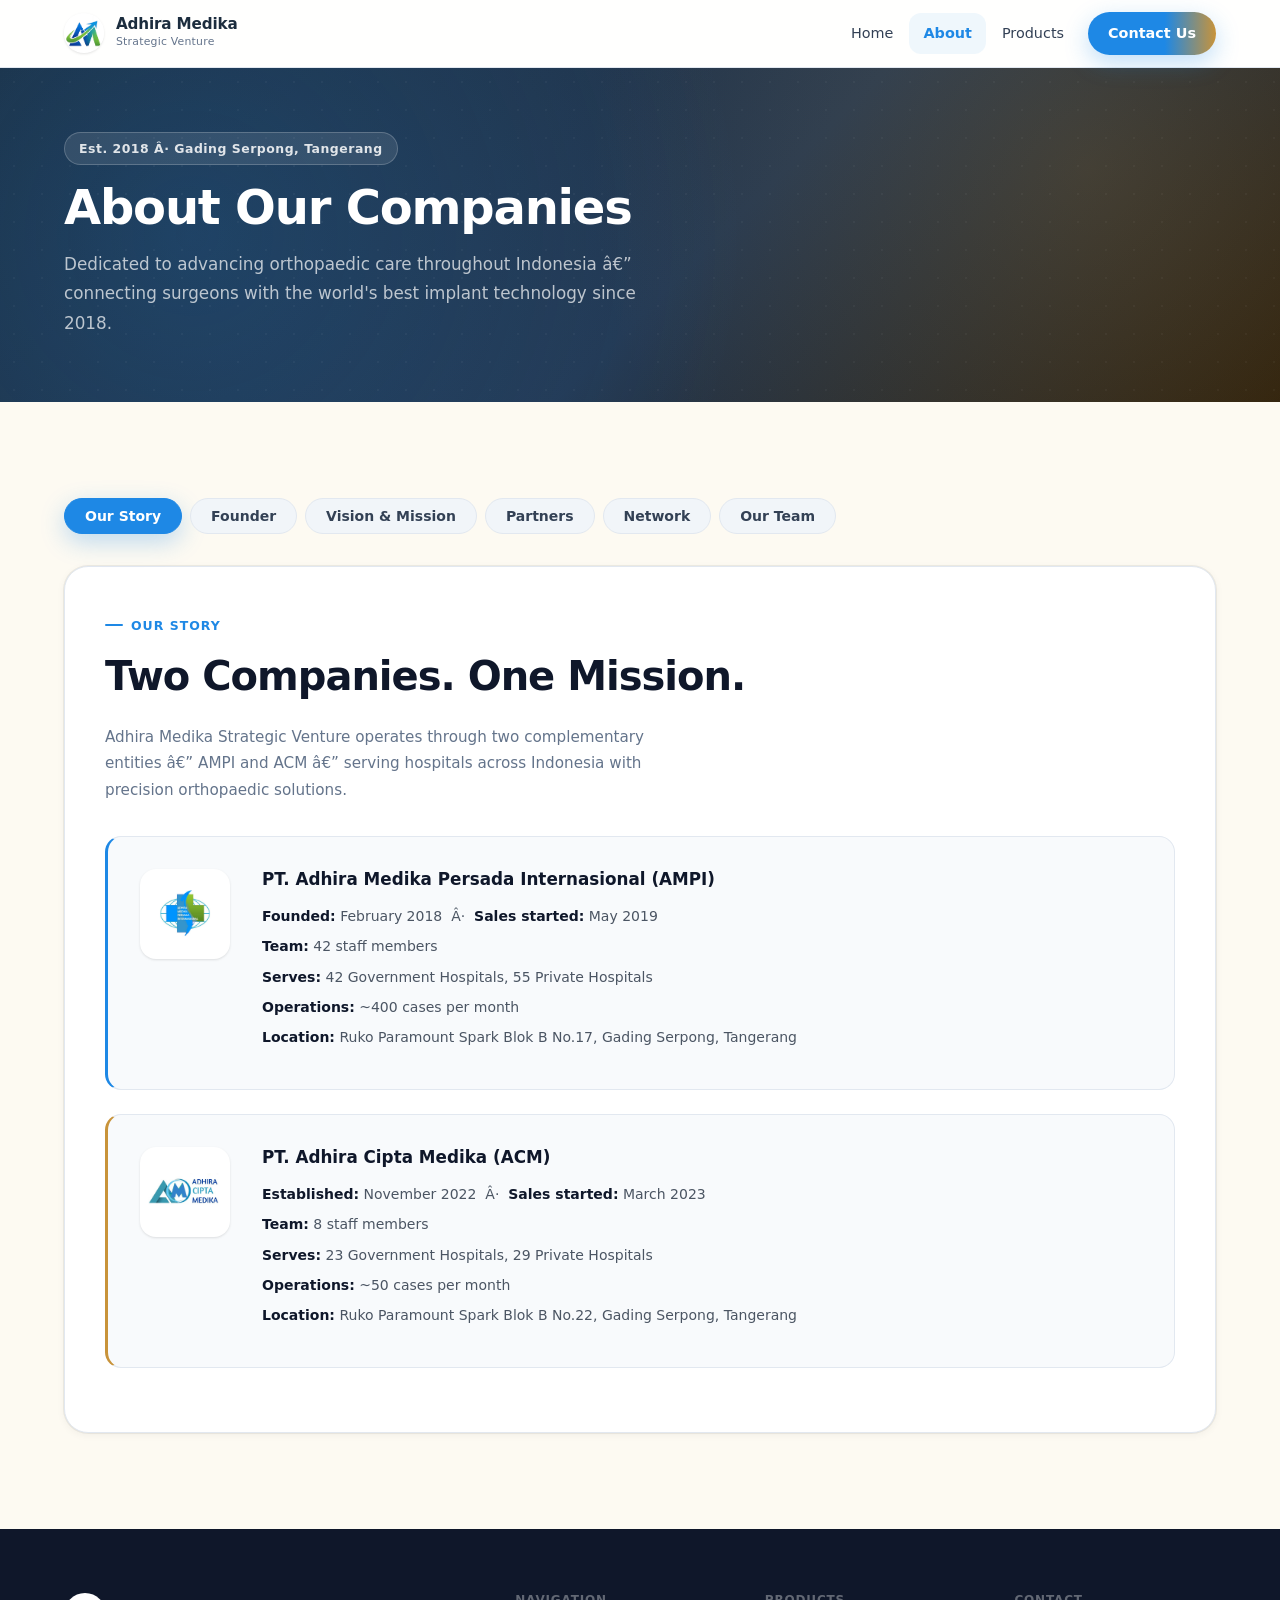
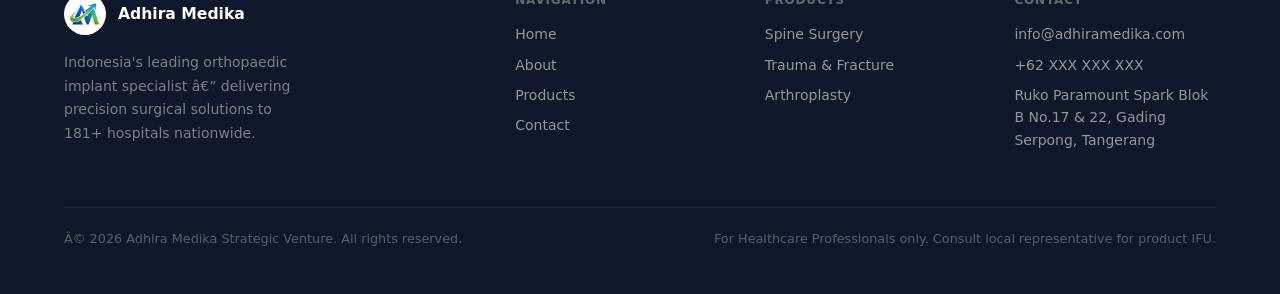
==== commit 69297768: "Bundle images locally, fix ../ACM/ paths" ====
--- a/about.html
+++ b/about.html
@@ -1,17 +1,17 @@
-<!DOCTYPE html>
+﻿<!DOCTYPE html>
 <html lang="en">
 <head>
   <meta charset="UTF-8">
   <meta name="viewport" content="width=device-width, initial-scale=1.0">
   <meta name="referrer" content="strict-origin-when-cross-origin">
   <meta http-equiv="Content-Security-Policy" content="default-src 'self'; style-src 'self' https://fonts.googleapis.com 'unsafe-inline'; font-src 'self' https://fonts.gstatic.com; img-src 'self' data:; script-src 'self'; frame-ancestors 'none'; form-action 'self'; base-uri 'self';">
-  <meta name="description" content="About Adhira Medika Strategic Venture — our story, founder, vision, partners, and leadership team.">
-  <title>About — Adhira Medika Strategic Venture</title>
+  <meta name="description" content="About Adhira Medika Strategic Venture â€” our story, founder, vision, partners, and leadership team.">
+  <title>About â€” Adhira Medika Strategic Venture</title>
   <link rel="preconnect" href="https://fonts.googleapis.com">
   <link href="https://fonts.googleapis.com/css2?family=Inter:wght@400;500;600;700;800;900&display=swap" rel="stylesheet">
   <link rel="stylesheet" href="css/shared.css">
   <style>
-    /* ── Tab Nav ── */
+    /* â”€â”€ Tab Nav â”€â”€ */
     .tab-nav { display: flex; flex-wrap: wrap; gap: var(--s-2); margin-bottom: var(--s-8); }
     .tab-nav button {
       background: var(--gray-100); border: 1.5px solid var(--gray-200);
@@ -27,11 +27,11 @@
     .tab-content.active { display: block; animation: tabIn 0.2s ease; }
     @keyframes tabIn { from { opacity:0; transform:translateY(8px); } to { opacity:1; transform:none; } }
 
-    /* ── Content panel ── */
+    /* â”€â”€ Content panel â”€â”€ */
     .about-panel { background: #fff; border-radius: var(--r-xl); box-shadow: var(--sh-card); border: 1px solid var(--gray-200); padding: var(--s-10) var(--s-10); }
     @media (max-width: 600px) { .about-panel { padding: var(--s-6); } }
 
-    /* ── Company Cards ── */
+    /* â”€â”€ Company Cards â”€â”€ */
     .company-card {
       display: flex; gap: var(--s-8); align-items: flex-start;
       background: var(--gray-50); border-radius: var(--r-lg);
@@ -45,7 +45,7 @@
     .company-accent-green { border-left: 3px solid var(--emerald); }
     @media (max-width: 600px) { .company-card { flex-direction: column; } }
 
-    /* ── Founder ── */
+    /* â”€â”€ Founder â”€â”€ */
     .founder-layout { display: grid; grid-template-columns: 240px 1fr; gap: var(--s-10); align-items: start; }
     .founder-img img { width: 100%; border-radius: var(--r-xl); box-shadow: var(--sh-lg); }
     .founder-name { font-size: 1.2rem; font-weight: 800; color: var(--gray-900); margin-bottom: var(--s-2); }
@@ -53,7 +53,7 @@
     .founder-bio p { font-size: 0.925rem; color: var(--gray-600, #4b5563); line-height: 1.8; margin-bottom: var(--s-4); }
     @media (max-width: 700px) { .founder-layout { grid-template-columns: 1fr; } .founder-img img { max-width: 200px; } }
 
-    /* ── Vision & Mission ── */
+    /* â”€â”€ Vision & Mission â”€â”€ */
     .vm-grid { display: grid; grid-template-columns: 1fr 1fr; gap: var(--s-6); }
     .vm-card { background: var(--gray-50); border: 1px solid var(--gray-200); border-radius: var(--r-lg); padding: var(--s-8); }
     .vm-card h3 { font-size: 1rem; font-weight: 700; color: var(--primary); margin-bottom: var(--s-4); text-transform: uppercase; letter-spacing: 0.06em; font-size: 0.825rem; }
@@ -63,7 +63,7 @@
     .vm-original { margin-top: var(--s-5); padding-top: var(--s-4); border-top: 1px solid var(--gray-200); font-style: italic; font-size: 0.85rem; color: var(--gray-500); }
     @media (max-width: 700px) { .vm-grid { grid-template-columns: 1fr; } }
 
-    /* ── Partners ── */
+    /* â”€â”€ Partners â”€â”€ */
     .partners-grid { display: grid; grid-template-columns: repeat(auto-fill, minmax(160px, 1fr)); gap: var(--s-5); }
     .partner-card {
       background: #fff; border: 1px solid var(--gray-200); border-radius: var(--r-lg);
@@ -75,7 +75,7 @@
     .partner-card img { max-width: 100px; max-height: 60px; object-fit: contain; }
     .partner-card p { font-size: 0.8rem; color: var(--gray-500); line-height: 1.5; }
 
-    /* ── Network ── */
+    /* â”€â”€ Network â”€â”€ */
     .network-grid { display: grid; grid-template-columns: repeat(auto-fill, minmax(190px, 1fr)); gap: var(--s-3); }
     .network-chip {
       background: var(--gray-50); border: 1px solid var(--gray-200); border-radius: var(--r-md);
@@ -84,9 +84,9 @@
       transition: border-color var(--t-fast), box-shadow var(--t-fast);
     }
     @media (hover:hover) { .network-chip:hover { border-color: var(--primary); box-shadow: var(--sh-sm); } }
-    .network-chip::before { content: '🏥'; font-size: 1rem; flex-shrink: 0; }
-
-    /* ── Team ── */
+    .network-chip::before { content: 'ðŸ¥'; font-size: 1rem; flex-shrink: 0; }
+
+    /* â”€â”€ Team â”€â”€ */
     .team-section { margin-bottom: var(--s-10); }
     .team-section-header { display: flex; align-items: center; gap: var(--s-4); margin-bottom: var(--s-2); }
     .team-section-logo { width: 40px; height: 40px; border-radius: var(--r-full); object-fit: contain; background: #fff; border: 1px solid var(--gray-200); padding: 4px; box-shadow: var(--sh-sm); }
@@ -123,7 +123,7 @@
   <header class="site-header" id="site-header">
     <div class="nav-inner">
       <a href="index.html" class="nav-logo" aria-label="Adhira Medika home">
-        <img src="../ACM/company Logo/Adhira Medika Strategic Logo.png" alt="Adhira Medika Strategic Logo">
+        <img src="ACM/company Logo/Adhira Medika Strategic Logo.png" alt="Adhira Medika Strategic Logo">
         <div>
           <span class="nav-logo-name">Adhira Medika</span>
           <span class="nav-logo-sub">Strategic Venture</span>
@@ -149,9 +149,9 @@
   <section class="page-hero">
     <div class="container">
       <div class="page-hero-inner">
-        <div class="page-hero-badge">Est. 2018 · Gading Serpong, Tangerang</div>
+        <div class="page-hero-badge">Est. 2018 Â· Gading Serpong, Tangerang</div>
         <h1>About Our Companies</h1>
-        <p>Dedicated to advancing orthopaedic care throughout Indonesia — connecting surgeons with the world's best implant technology since 2018.</p>
+        <p>Dedicated to advancing orthopaedic care throughout Indonesia â€” connecting surgeons with the world's best implant technology since 2018.</p>
       </div>
     </div>
   </section>
@@ -176,14 +176,14 @@
           <div class="tab-content active" id="tab-story" role="tabpanel" aria-labelledby="btn-story">
             <p class="section-label">Our Story</p>
             <h2 class="section-title" style="margin-bottom: var(--s-6);">Two Companies. One Mission.</h2>
-            <p style="font-size:0.95rem; color:var(--gray-500); max-width:60ch; line-height:1.75; margin-bottom:var(--s-8);">Adhira Medika Strategic Venture operates through two complementary entities — AMPI and ACM — serving hospitals across Indonesia with precision orthopaedic solutions.</p>
+            <p style="font-size:0.95rem; color:var(--gray-500); max-width:60ch; line-height:1.75; margin-bottom:var(--s-8);">Adhira Medika Strategic Venture operates through two complementary entities â€” AMPI and ACM â€” serving hospitals across Indonesia with precision orthopaedic solutions.</p>
             <div class="company-card company-accent">
               <div class="company-card-img">
-                <img src="../ACM/company Logo/Adhira Medika.jpeg" alt="PT. Adhira Medika Persada Internasional" loading="lazy">
+                <img src="ACM/company Logo/Adhira Medika.jpeg" alt="PT. Adhira Medika Persada Internasional" loading="lazy">
               </div>
               <div class="company-card-text">
                 <h3>PT. Adhira Medika Persada Internasional (AMPI)</h3>
-                <p><strong>Founded:</strong> February 2018 &nbsp;·&nbsp; <strong>Sales started:</strong> May 2019</p>
+                <p><strong>Founded:</strong> February 2018 &nbsp;Â·&nbsp; <strong>Sales started:</strong> May 2019</p>
                 <p><strong>Team:</strong> 42 staff members</p>
                 <p><strong>Serves:</strong> 42 Government Hospitals, 55 Private Hospitals</p>
                 <p><strong>Operations:</strong> ~400 cases per month</p>
@@ -192,11 +192,11 @@
             </div>
             <div class="company-card company-accent-green">
               <div class="company-card-img">
-                <img src="../ACM/company Logo/Adhira Cipta Medika.jpeg" alt="PT. Adhira Cipta Medika" loading="lazy">
+                <img src="ACM/company Logo/Adhira Cipta Medika.jpeg" alt="PT. Adhira Cipta Medika" loading="lazy">
               </div>
               <div class="company-card-text">
                 <h3>PT. Adhira Cipta Medika (ACM)</h3>
-                <p><strong>Established:</strong> November 2022 &nbsp;·&nbsp; <strong>Sales started:</strong> March 2023</p>
+                <p><strong>Established:</strong> November 2022 &nbsp;Â·&nbsp; <strong>Sales started:</strong> March 2023</p>
                 <p><strong>Team:</strong> 8 staff members</p>
                 <p><strong>Serves:</strong> 23 Government Hospitals, 29 Private Hospitals</p>
                 <p><strong>Operations:</strong> ~50 cases per month</p>
@@ -211,15 +211,15 @@
             <h2 class="section-title" style="margin-bottom: var(--s-8);">A Surgeon Who Built a Movement</h2>
             <div class="founder-layout">
               <div class="founder-img">
-                <img src="../ACM/Others/Founder.png" alt="dr. Rizal Irvan Shiddieqy Pohan, SpOT (K)-Spine" loading="lazy">
+                <img src="ACM/Others/Founder.png" alt="dr. Rizal Irvan Shiddieqy Pohan, SpOT (K)-Spine" loading="lazy">
               </div>
               <div class="founder-bio">
                 <h3 class="founder-name">dr. Rizal Irvan Shiddieqy Pohan, SpOT (K)-Spine</h3>
-                <span class="founder-role">Founder &amp; President Director — AMPI &amp; ACM</span>
+                <span class="founder-role">Founder &amp; President Director â€” AMPI &amp; ACM</span>
                 <p>Dr. Rizal Irvan Shiddieqy Pohan is a distinguished orthopaedic surgeon and spine specialist with over 30 years of experience in Indonesia's healthcare landscape. Renowned for his clinical expertise and leadership, he has been a transformative force in advancing orthopaedic care nationwide.</p>
-                <p>He served as Past President of PABOI (2012–2014), is an active Spine Consultant, and mentors the next generation of spine surgeons across Indonesia. As a National Board Examiner for PABOI, Dr. Rizal upholds the highest standards in medical education and practice.</p>
-                <p>Dr. Rizal practices at RS Mayapada and RS Bethsaida, known for his patient-centered approach and innovative surgical techniques. He founded PMN Company in 2013, then established the Adhira group in 2018 — driven by a vision to democratize access to high-quality orthopaedic implants throughout Indonesia.</p>
-                <p>Today, the Adhira group serves 181+ hospitals, supporting over 450 surgical procedures monthly — a direct reflection of his lifelong mission to improve patient outcomes nationwide.</p>
+                <p>He served as Past President of PABOI (2012â€“2014), is an active Spine Consultant, and mentors the next generation of spine surgeons across Indonesia. As a National Board Examiner for PABOI, Dr. Rizal upholds the highest standards in medical education and practice.</p>
+                <p>Dr. Rizal practices at RS Mayapada and RS Bethsaida, known for his patient-centered approach and innovative surgical techniques. He founded PMN Company in 2013, then established the Adhira group in 2018 â€” driven by a vision to democratize access to high-quality orthopaedic implants throughout Indonesia.</p>
+                <p>Today, the Adhira group serves 181+ hospitals, supporting over 450 surgical procedures monthly â€” a direct reflection of his lifelong mission to improve patient outcomes nationwide.</p>
               </div>
             </div>
           </div>
@@ -231,7 +231,7 @@
             <div class="vm-grid">
               <div class="vm-card">
                 <h3>Our Vision</h3>
-                <p>To comprehensively provide the needs for implants and medical instruments, especially for orthopaedic cases, throughout Indonesia — ensuring that every region has access to high-quality, complete, and reliable orthopaedic medical solutions, supporting the advancement of healthcare and improving patient outcomes nationwide.</p>
+                <p>To comprehensively provide the needs for implants and medical instruments, especially for orthopaedic cases, throughout Indonesia â€” ensuring that every region has access to high-quality, complete, and reliable orthopaedic medical solutions, supporting the advancement of healthcare and improving patient outcomes nationwide.</p>
                 <p class="vm-original"><strong>Visi:</strong> Menyediakan Kebutuhan Implant dan instrument medis khususnya pada kasus Ortopedi di Seluruh Indonesia secara Paripurna.</p>
               </div>
               <div class="vm-card">
@@ -253,27 +253,27 @@
             <p style="font-size:0.9rem;color:var(--gray-500);margin-bottom:var(--s-8);">Exclusive and authorized distribution for world-class orthopaedic manufacturers.</p>
             <div class="partners-grid">
               <div class="partner-card">
-                <img src="../ACM/Partner Logo/Zener.png" alt="Zener" loading="lazy">
+                <img src="ACM/Partner Logo/Zener.png" alt="Zener" loading="lazy">
                 <p>Medical device innovation</p>
               </div>
               <div class="partner-card">
-                <img src="../ACM/Partner Logo/ZenMed.png" alt="ZENMED" loading="lazy">
+                <img src="ACM/Partner Logo/ZenMed.png" alt="ZENMED" loading="lazy">
                 <p>Surgical instrument design</p>
               </div>
               <div class="partner-card">
-                <img src="../ACM/Partner Logo/IT Medical.png" alt="ITI Medical" loading="lazy">
+                <img src="ACM/Partner Logo/IT Medical.png" alt="ITI Medical" loading="lazy">
                 <p>Orthopaedic device expertise</p>
               </div>
               <div class="partner-card">
-                <img src="../ACM/Partner Logo/Elite BioMed.png" alt="Elite Biomed" loading="lazy">
+                <img src="ACM/Partner Logo/Elite BioMed.png" alt="Elite Biomed" loading="lazy">
                 <p>Premium biomedical products</p>
               </div>
               <div class="partner-card">
-                <img src="../ACM/Partner Logo/Ikey Medical.png" alt="iKey Medical" loading="lazy">
+                <img src="ACM/Partner Logo/Ikey Medical.png" alt="iKey Medical" loading="lazy">
                 <p>Modern orthopaedic care instruments</p>
               </div>
               <div class="partner-card">
-                <img src="../ACM/Partner Logo/Wuyang.jpg" alt="Wuyang" loading="lazy">
+                <img src="ACM/Partner Logo/Wuyang.jpg" alt="Wuyang" loading="lazy">
                 <p>Minimally invasive surgery</p>
               </div>
             </div>
@@ -308,10 +308,10 @@
             <!-- AMPI -->
             <div class="team-section">
               <div class="team-section-header">
-                <img src="../ACM/company Logo/Adhira Medika.jpeg" alt="AMPI" class="team-section-logo" loading="lazy">
+                <img src="ACM/company Logo/Adhira Medika.jpeg" alt="AMPI" class="team-section-logo" loading="lazy">
                 <h3 class="team-section-title">PT. Adhira Medika Persada Internasional <span style="font-weight:500;color:var(--gray-400);font-size:0.85em;">(AMPI)</span></h3>
               </div>
-              <p class="team-section-sub">Board &amp; Directors — Est. 2018</p>
+              <p class="team-section-sub">Board &amp; Directors â€” Est. 2018</p>
               <div class="team-grid">
                 <div class="team-card role-commissioner">
                   <div class="team-avatar avatar-commissioner">N</div>
@@ -343,10 +343,10 @@
             <!-- ACM -->
             <div class="team-section">
               <div class="team-section-header">
-                <img src="../ACM/company Logo/Adhira Cipta Medika.jpeg" alt="ACM" class="team-section-logo" loading="lazy">
+                <img src="ACM/company Logo/Adhira Cipta Medika.jpeg" alt="ACM" class="team-section-logo" loading="lazy">
                 <h3 class="team-section-title">PT. Adhira Cipta Medika <span style="font-weight:500;color:var(--gray-400);font-size:0.85em;">(ACM)</span></h3>
               </div>
-              <p class="team-section-sub">Board &amp; Directors — Est. 2022</p>
+              <p class="team-section-sub">Board &amp; Directors â€” Est. 2022</p>
               <div class="team-grid">
                 <div class="team-card role-commissioner">
                   <div class="team-avatar avatar-commissioner">H</div>
@@ -388,10 +388,10 @@
       <div class="footer-grid">
         <div class="footer-brand">
           <a href="index.html" class="footer-brand-logo">
-            <img src="../ACM/company Logo/Adhira Medika Strategic Logo.png" alt="Adhira Medika Logo">
+            <img src="ACM/company Logo/Adhira Medika Strategic Logo.png" alt="Adhira Medika Logo">
             <span>Adhira Medika</span>
           </a>
-          <p>Indonesia's leading orthopaedic implant specialist — delivering precision surgical solutions to 181+ hospitals nationwide.</p>
+          <p>Indonesia's leading orthopaedic implant specialist â€” delivering precision surgical solutions to 181+ hospitals nationwide.</p>
         </div>
         <div class="footer-col">
           <h4>Navigation</h4>
@@ -420,7 +420,7 @@
         </div>
       </div>
       <div class="footer-bottom">
-        <p>© 2026 Adhira Medika Strategic Venture. All rights reserved.</p>
+        <p>Â© 2026 Adhira Medika Strategic Venture. All rights reserved.</p>
         <p>For Healthcare Professionals only. Consult local representative for product IFU.</p>
       </div>
     </div>
@@ -431,3 +431,5 @@
   <script src="js/animate.js"></script>
 </body>
 </html>
+
+
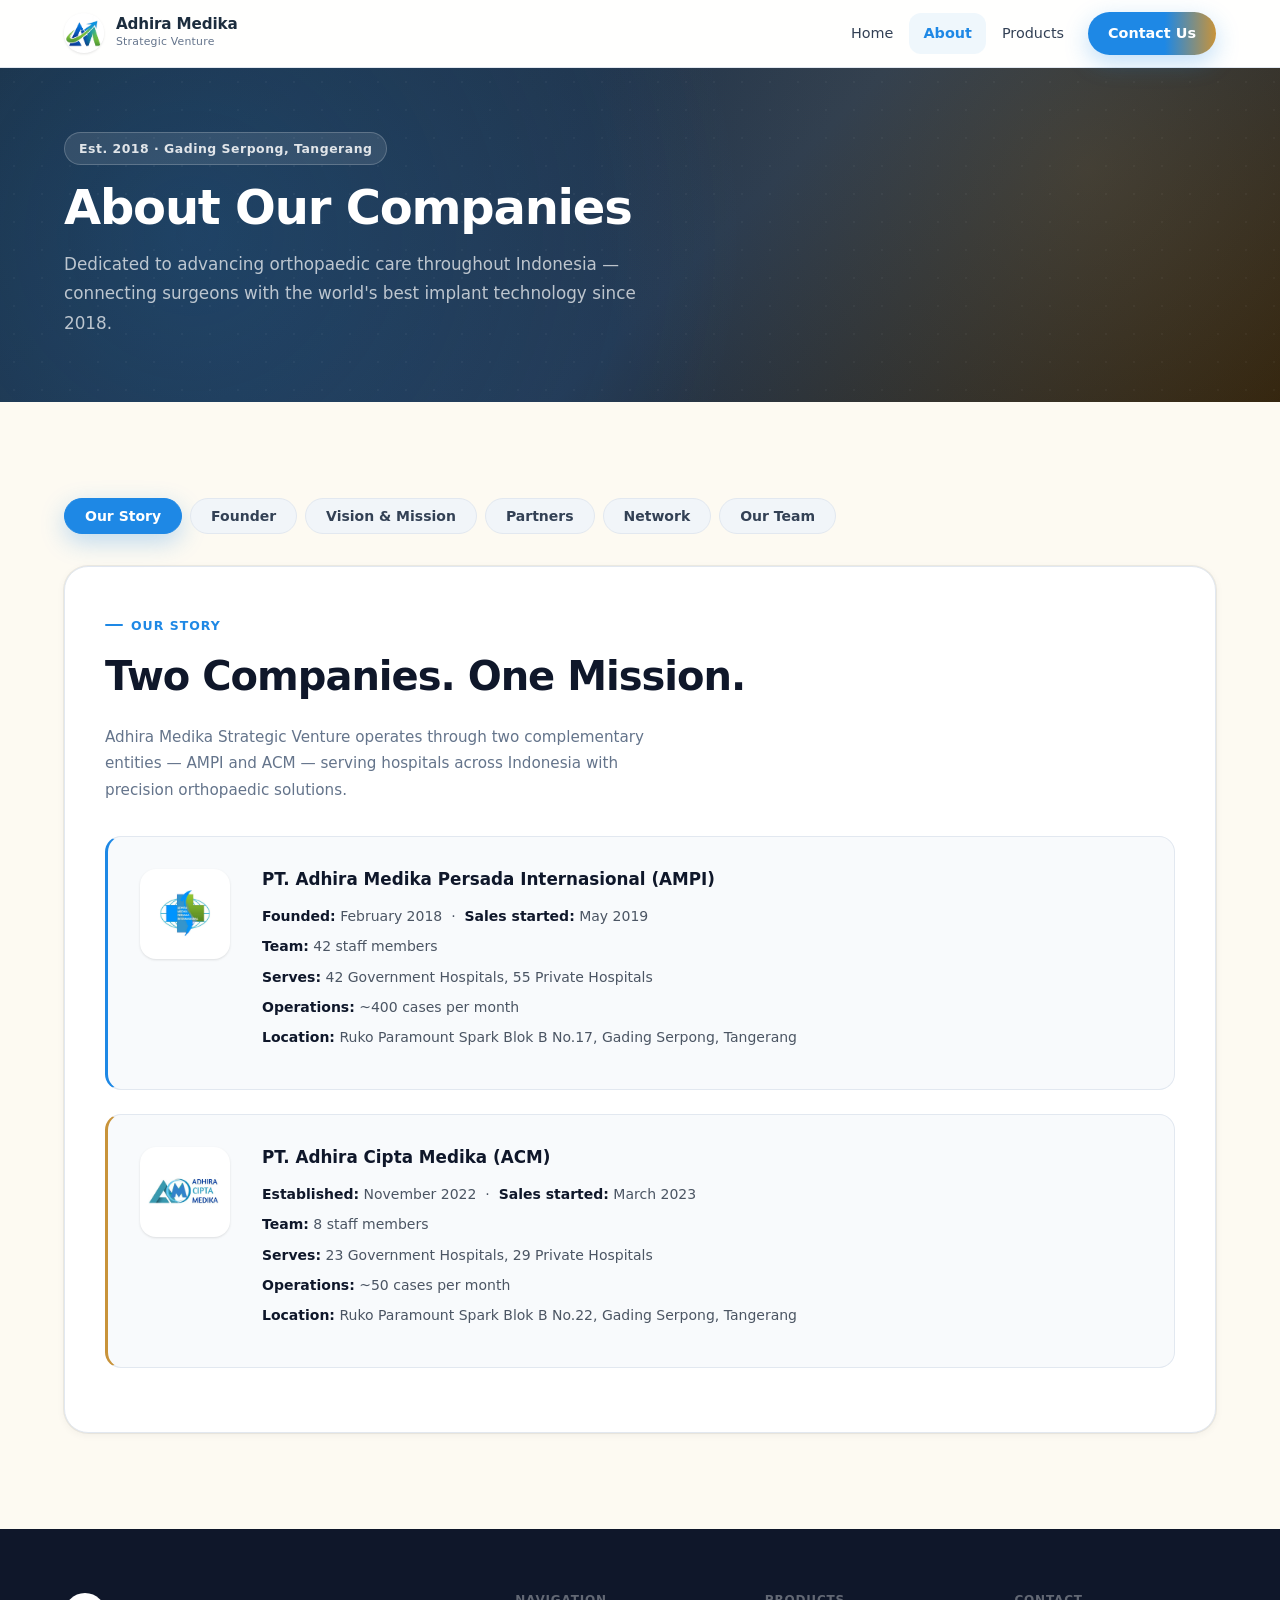
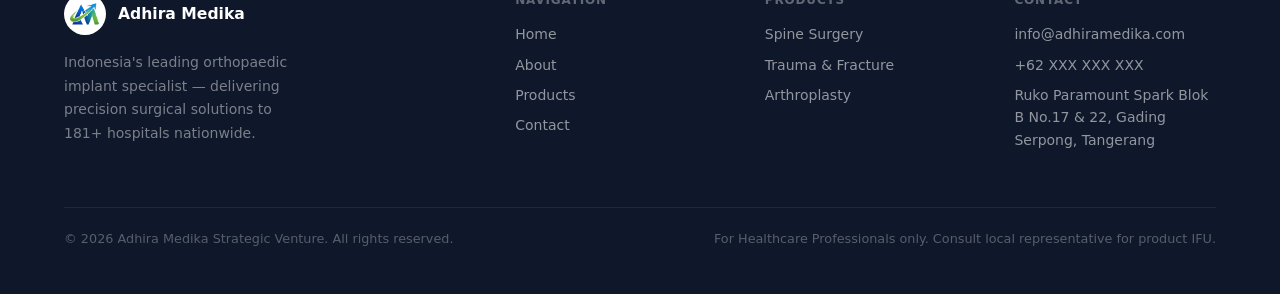
==== commit 994b242f: "Fix encoding: restore emoji and special chars corrupted by CP1252 misread" ====
--- a/about.html
+++ b/about.html
@@ -1,17 +1,17 @@
-﻿<!DOCTYPE html>
+<!DOCTYPE html>
 <html lang="en">
 <head>
   <meta charset="UTF-8">
   <meta name="viewport" content="width=device-width, initial-scale=1.0">
   <meta name="referrer" content="strict-origin-when-cross-origin">
   <meta http-equiv="Content-Security-Policy" content="default-src 'self'; style-src 'self' https://fonts.googleapis.com 'unsafe-inline'; font-src 'self' https://fonts.gstatic.com; img-src 'self' data:; script-src 'self'; frame-ancestors 'none'; form-action 'self'; base-uri 'self';">
-  <meta name="description" content="About Adhira Medika Strategic Venture â€” our story, founder, vision, partners, and leadership team.">
-  <title>About â€” Adhira Medika Strategic Venture</title>
+  <meta name="description" content="About Adhira Medika Strategic Venture — our story, founder, vision, partners, and leadership team.">
+  <title>About — Adhira Medika Strategic Venture</title>
   <link rel="preconnect" href="https://fonts.googleapis.com">
   <link href="https://fonts.googleapis.com/css2?family=Inter:wght@400;500;600;700;800;900&display=swap" rel="stylesheet">
   <link rel="stylesheet" href="css/shared.css">
   <style>
-    /* â”€â”€ Tab Nav â”€â”€ */
+    /* ── Tab Nav ── */
     .tab-nav { display: flex; flex-wrap: wrap; gap: var(--s-2); margin-bottom: var(--s-8); }
     .tab-nav button {
       background: var(--gray-100); border: 1.5px solid var(--gray-200);
@@ -27,11 +27,11 @@
     .tab-content.active { display: block; animation: tabIn 0.2s ease; }
     @keyframes tabIn { from { opacity:0; transform:translateY(8px); } to { opacity:1; transform:none; } }
 
-    /* â”€â”€ Content panel â”€â”€ */
+    /* ── Content panel ── */
     .about-panel { background: #fff; border-radius: var(--r-xl); box-shadow: var(--sh-card); border: 1px solid var(--gray-200); padding: var(--s-10) var(--s-10); }
     @media (max-width: 600px) { .about-panel { padding: var(--s-6); } }
 
-    /* â”€â”€ Company Cards â”€â”€ */
+    /* ── Company Cards ── */
     .company-card {
       display: flex; gap: var(--s-8); align-items: flex-start;
       background: var(--gray-50); border-radius: var(--r-lg);
@@ -45,7 +45,7 @@
     .company-accent-green { border-left: 3px solid var(--emerald); }
     @media (max-width: 600px) { .company-card { flex-direction: column; } }
 
-    /* â”€â”€ Founder â”€â”€ */
+    /* ── Founder ── */
     .founder-layout { display: grid; grid-template-columns: 240px 1fr; gap: var(--s-10); align-items: start; }
     .founder-img img { width: 100%; border-radius: var(--r-xl); box-shadow: var(--sh-lg); }
     .founder-name { font-size: 1.2rem; font-weight: 800; color: var(--gray-900); margin-bottom: var(--s-2); }
@@ -53,7 +53,7 @@
     .founder-bio p { font-size: 0.925rem; color: var(--gray-600, #4b5563); line-height: 1.8; margin-bottom: var(--s-4); }
     @media (max-width: 700px) { .founder-layout { grid-template-columns: 1fr; } .founder-img img { max-width: 200px; } }
 
-    /* â”€â”€ Vision & Mission â”€â”€ */
+    /* ── Vision & Mission ── */
     .vm-grid { display: grid; grid-template-columns: 1fr 1fr; gap: var(--s-6); }
     .vm-card { background: var(--gray-50); border: 1px solid var(--gray-200); border-radius: var(--r-lg); padding: var(--s-8); }
     .vm-card h3 { font-size: 1rem; font-weight: 700; color: var(--primary); margin-bottom: var(--s-4); text-transform: uppercase; letter-spacing: 0.06em; font-size: 0.825rem; }
@@ -63,7 +63,7 @@
     .vm-original { margin-top: var(--s-5); padding-top: var(--s-4); border-top: 1px solid var(--gray-200); font-style: italic; font-size: 0.85rem; color: var(--gray-500); }
     @media (max-width: 700px) { .vm-grid { grid-template-columns: 1fr; } }
 
-    /* â”€â”€ Partners â”€â”€ */
+    /* ── Partners ── */
     .partners-grid { display: grid; grid-template-columns: repeat(auto-fill, minmax(160px, 1fr)); gap: var(--s-5); }
     .partner-card {
       background: #fff; border: 1px solid var(--gray-200); border-radius: var(--r-lg);
@@ -75,7 +75,7 @@
     .partner-card img { max-width: 100px; max-height: 60px; object-fit: contain; }
     .partner-card p { font-size: 0.8rem; color: var(--gray-500); line-height: 1.5; }
 
-    /* â”€â”€ Network â”€â”€ */
+    /* ── Network ── */
     .network-grid { display: grid; grid-template-columns: repeat(auto-fill, minmax(190px, 1fr)); gap: var(--s-3); }
     .network-chip {
       background: var(--gray-50); border: 1px solid var(--gray-200); border-radius: var(--r-md);
@@ -84,9 +84,9 @@
       transition: border-color var(--t-fast), box-shadow var(--t-fast);
     }
     @media (hover:hover) { .network-chip:hover { border-color: var(--primary); box-shadow: var(--sh-sm); } }
-    .network-chip::before { content: 'ðŸ¥'; font-size: 1rem; flex-shrink: 0; }
-
-    /* â”€â”€ Team â”€â”€ */
+    .network-chip::before { content: '🏥'; font-size: 1rem; flex-shrink: 0; }
+
+    /* ── Team ── */
     .team-section { margin-bottom: var(--s-10); }
     .team-section-header { display: flex; align-items: center; gap: var(--s-4); margin-bottom: var(--s-2); }
     .team-section-logo { width: 40px; height: 40px; border-radius: var(--r-full); object-fit: contain; background: #fff; border: 1px solid var(--gray-200); padding: 4px; box-shadow: var(--sh-sm); }
@@ -149,9 +149,9 @@
   <section class="page-hero">
     <div class="container">
       <div class="page-hero-inner">
-        <div class="page-hero-badge">Est. 2018 Â· Gading Serpong, Tangerang</div>
+        <div class="page-hero-badge">Est. 2018 · Gading Serpong, Tangerang</div>
         <h1>About Our Companies</h1>
-        <p>Dedicated to advancing orthopaedic care throughout Indonesia â€” connecting surgeons with the world's best implant technology since 2018.</p>
+        <p>Dedicated to advancing orthopaedic care throughout Indonesia — connecting surgeons with the world's best implant technology since 2018.</p>
       </div>
     </div>
   </section>
@@ -176,14 +176,14 @@
           <div class="tab-content active" id="tab-story" role="tabpanel" aria-labelledby="btn-story">
             <p class="section-label">Our Story</p>
             <h2 class="section-title" style="margin-bottom: var(--s-6);">Two Companies. One Mission.</h2>
-            <p style="font-size:0.95rem; color:var(--gray-500); max-width:60ch; line-height:1.75; margin-bottom:var(--s-8);">Adhira Medika Strategic Venture operates through two complementary entities â€” AMPI and ACM â€” serving hospitals across Indonesia with precision orthopaedic solutions.</p>
+            <p style="font-size:0.95rem; color:var(--gray-500); max-width:60ch; line-height:1.75; margin-bottom:var(--s-8);">Adhira Medika Strategic Venture operates through two complementary entities — AMPI and ACM — serving hospitals across Indonesia with precision orthopaedic solutions.</p>
             <div class="company-card company-accent">
               <div class="company-card-img">
                 <img src="ACM/company Logo/Adhira Medika.jpeg" alt="PT. Adhira Medika Persada Internasional" loading="lazy">
               </div>
               <div class="company-card-text">
                 <h3>PT. Adhira Medika Persada Internasional (AMPI)</h3>
-                <p><strong>Founded:</strong> February 2018 &nbsp;Â·&nbsp; <strong>Sales started:</strong> May 2019</p>
+                <p><strong>Founded:</strong> February 2018 &nbsp;·&nbsp; <strong>Sales started:</strong> May 2019</p>
                 <p><strong>Team:</strong> 42 staff members</p>
                 <p><strong>Serves:</strong> 42 Government Hospitals, 55 Private Hospitals</p>
                 <p><strong>Operations:</strong> ~400 cases per month</p>
@@ -196,7 +196,7 @@
               </div>
               <div class="company-card-text">
                 <h3>PT. Adhira Cipta Medika (ACM)</h3>
-                <p><strong>Established:</strong> November 2022 &nbsp;Â·&nbsp; <strong>Sales started:</strong> March 2023</p>
+                <p><strong>Established:</strong> November 2022 &nbsp;·&nbsp; <strong>Sales started:</strong> March 2023</p>
                 <p><strong>Team:</strong> 8 staff members</p>
                 <p><strong>Serves:</strong> 23 Government Hospitals, 29 Private Hospitals</p>
                 <p><strong>Operations:</strong> ~50 cases per month</p>
@@ -215,11 +215,11 @@
               </div>
               <div class="founder-bio">
                 <h3 class="founder-name">dr. Rizal Irvan Shiddieqy Pohan, SpOT (K)-Spine</h3>
-                <span class="founder-role">Founder &amp; President Director â€” AMPI &amp; ACM</span>
+                <span class="founder-role">Founder &amp; President Director — AMPI &amp; ACM</span>
                 <p>Dr. Rizal Irvan Shiddieqy Pohan is a distinguished orthopaedic surgeon and spine specialist with over 30 years of experience in Indonesia's healthcare landscape. Renowned for his clinical expertise and leadership, he has been a transformative force in advancing orthopaedic care nationwide.</p>
-                <p>He served as Past President of PABOI (2012â€“2014), is an active Spine Consultant, and mentors the next generation of spine surgeons across Indonesia. As a National Board Examiner for PABOI, Dr. Rizal upholds the highest standards in medical education and practice.</p>
-                <p>Dr. Rizal practices at RS Mayapada and RS Bethsaida, known for his patient-centered approach and innovative surgical techniques. He founded PMN Company in 2013, then established the Adhira group in 2018 â€” driven by a vision to democratize access to high-quality orthopaedic implants throughout Indonesia.</p>
-                <p>Today, the Adhira group serves 181+ hospitals, supporting over 450 surgical procedures monthly â€” a direct reflection of his lifelong mission to improve patient outcomes nationwide.</p>
+                <p>He served as Past President of PABOI (2012–2014), is an active Spine Consultant, and mentors the next generation of spine surgeons across Indonesia. As a National Board Examiner for PABOI, Dr. Rizal upholds the highest standards in medical education and practice.</p>
+                <p>Dr. Rizal practices at RS Mayapada and RS Bethsaida, known for his patient-centered approach and innovative surgical techniques. He founded PMN Company in 2013, then established the Adhira group in 2018 — driven by a vision to democratize access to high-quality orthopaedic implants throughout Indonesia.</p>
+                <p>Today, the Adhira group serves 181+ hospitals, supporting over 450 surgical procedures monthly — a direct reflection of his lifelong mission to improve patient outcomes nationwide.</p>
               </div>
             </div>
           </div>
@@ -231,7 +231,7 @@
             <div class="vm-grid">
               <div class="vm-card">
                 <h3>Our Vision</h3>
-                <p>To comprehensively provide the needs for implants and medical instruments, especially for orthopaedic cases, throughout Indonesia â€” ensuring that every region has access to high-quality, complete, and reliable orthopaedic medical solutions, supporting the advancement of healthcare and improving patient outcomes nationwide.</p>
+                <p>To comprehensively provide the needs for implants and medical instruments, especially for orthopaedic cases, throughout Indonesia — ensuring that every region has access to high-quality, complete, and reliable orthopaedic medical solutions, supporting the advancement of healthcare and improving patient outcomes nationwide.</p>
                 <p class="vm-original"><strong>Visi:</strong> Menyediakan Kebutuhan Implant dan instrument medis khususnya pada kasus Ortopedi di Seluruh Indonesia secara Paripurna.</p>
               </div>
               <div class="vm-card">
@@ -311,7 +311,7 @@
                 <img src="ACM/company Logo/Adhira Medika.jpeg" alt="AMPI" class="team-section-logo" loading="lazy">
                 <h3 class="team-section-title">PT. Adhira Medika Persada Internasional <span style="font-weight:500;color:var(--gray-400);font-size:0.85em;">(AMPI)</span></h3>
               </div>
-              <p class="team-section-sub">Board &amp; Directors â€” Est. 2018</p>
+              <p class="team-section-sub">Board &amp; Directors — Est. 2018</p>
               <div class="team-grid">
                 <div class="team-card role-commissioner">
                   <div class="team-avatar avatar-commissioner">N</div>
@@ -346,7 +346,7 @@
                 <img src="ACM/company Logo/Adhira Cipta Medika.jpeg" alt="ACM" class="team-section-logo" loading="lazy">
                 <h3 class="team-section-title">PT. Adhira Cipta Medika <span style="font-weight:500;color:var(--gray-400);font-size:0.85em;">(ACM)</span></h3>
               </div>
-              <p class="team-section-sub">Board &amp; Directors â€” Est. 2022</p>
+              <p class="team-section-sub">Board &amp; Directors — Est. 2022</p>
               <div class="team-grid">
                 <div class="team-card role-commissioner">
                   <div class="team-avatar avatar-commissioner">H</div>
@@ -391,7 +391,7 @@
             <img src="ACM/company Logo/Adhira Medika Strategic Logo.png" alt="Adhira Medika Logo">
             <span>Adhira Medika</span>
           </a>
-          <p>Indonesia's leading orthopaedic implant specialist â€” delivering precision surgical solutions to 181+ hospitals nationwide.</p>
+          <p>Indonesia's leading orthopaedic implant specialist — delivering precision surgical solutions to 181+ hospitals nationwide.</p>
         </div>
         <div class="footer-col">
           <h4>Navigation</h4>
@@ -420,7 +420,7 @@
         </div>
       </div>
       <div class="footer-bottom">
-        <p>Â© 2026 Adhira Medika Strategic Venture. All rights reserved.</p>
+        <p>© 2026 Adhira Medika Strategic Venture. All rights reserved.</p>
         <p>For Healthcare Professionals only. Consult local representative for product IFU.</p>
       </div>
     </div>
--- a/css/shared.css
+++ b/css/shared.css
@@ -1,8 +1,8 @@
 /* ============================================================
-   ACM-v2 — Adhira Medika Strategic Venture | Premium Design
+   ACM-v2 � Adhira Medika Strategic Venture | Premium Design
    ============================================================ */
 
-/* ─── Design Tokens ─── */
+/* --- Design Tokens --- */
 :root {
   --navy:       #1C2D3E;   /* X-ray dark charcoal */
   --navy-light: #243851;
@@ -55,7 +55,7 @@
   --max-w:  1200px;
 }
 
-/* ─── Reset ─── */
+/* --- Reset --- */
 *, *::before, *::after { box-sizing: border-box; }
 html { scroll-behavior: smooth; }
 body {
@@ -72,7 +72,7 @@
 p { margin: 0; }
 a { color: inherit; }
 
-/* ─── Skip Link ─── */
+/* --- Skip Link --- */
 .skip-link {
   position: absolute; top: -40px; left: 0;
   background: var(--primary); color: #fff;
@@ -83,7 +83,7 @@
 }
 .skip-link:focus { top: 0; }
 
-/* ─── Container ─── */
+/* --- Container --- */
 .container {
   max-width: var(--max-w);
   margin: 0 auto;
@@ -91,7 +91,7 @@
 }
 @media (max-width: 600px) { .container { padding: 0 var(--s-4); } }
 
-/* ─── Site Header / Nav ─── */
+/* --- Site Header / Nav --- */
 .site-header {
   position: sticky; top: 0; z-index: 500;
   height: var(--nav-h);
@@ -180,7 +180,7 @@
   .main-nav ul li a.nav-cta { text-align: center; margin-left: 0; margin-top: var(--s-2); border-radius: var(--r-md); }
 }
 
-/* ─── Buttons ─── */
+/* --- Buttons --- */
 .btn {
   display: inline-flex; align-items: center; gap: var(--s-2);
   padding: 13px 28px; font-family: var(--font);
@@ -202,7 +202,7 @@
 .btn-lg { padding: 15px 34px; font-size: 1rem; }
 .btn-sm { padding: 8px 18px; font-size: 0.825rem; }
 
-/* ─── Section Utilities ─── */
+/* --- Section Utilities --- */
 .section { padding: var(--s-24) 0; }
 .section-sm { padding: var(--s-16) 0; }
 .section-dark { background: var(--navy); color: #fff; }
@@ -235,7 +235,7 @@
 .text-center .section-sub { margin-left: auto; margin-right: auto; }
 .text-center .section-label { justify-content: center; }
 
-/* ─── Cards ─── */
+/* --- Cards --- */
 .card {
   background: #fff; border-radius: var(--r-lg);
   box-shadow: var(--sh-card); padding: var(--s-8);
@@ -243,7 +243,7 @@
 }
 @media (hover: hover) { .card:hover { box-shadow: var(--sh-lg); transform: translateY(-3px); } }
 
-/* ─── Scroll Reveal ─── */
+/* --- Scroll Reveal --- */
 [data-reveal] { opacity: 0; transform: translateY(20px); transition: opacity 0.55s ease, transform 0.55s ease; }
 [data-reveal].revealed { opacity: 1; transform: none; }
 [data-reveal][data-delay="1"] { transition-delay: 0.08s; }
@@ -254,7 +254,7 @@
   [data-reveal], [data-reveal].revealed { opacity:1; transform:none; transition:none; }
 }
 
-/* ─── Page Hero (inner pages) ─── */
+/* --- Page Hero (inner pages) --- */
 .page-hero {
   background: linear-gradient(135deg, #1C2D3E 0%, #243851 55%, #2A1E0C 100%);
   padding: var(--s-16) 0; margin-bottom: 0;
@@ -290,7 +290,7 @@
   max-width: 54ch; line-height: 1.75;
 }
 
-/* ─── Footer ─── */
+/* --- Footer --- */
 .site-footer {
   background: var(--gray-900);
   color: rgba(255,255,255,.65);
@@ -332,15 +332,15 @@
 @media (max-width: 900px) { .footer-grid { grid-template-columns: 1fr 1fr; gap: var(--s-8); } }
 @media (max-width: 560px) { .footer-grid { grid-template-columns: 1fr; } .footer-bottom { flex-direction: column; text-align: center; } }
 
-/* ─── iOS Safe Areas ─── */
+/* --- iOS Safe Areas --- */
 .site-footer { padding-bottom: max(var(--s-6), env(safe-area-inset-bottom)); }
 .site-header { padding-top: env(safe-area-inset-top, 0px); height: calc(var(--nav-h) + env(safe-area-inset-top, 0px)); }
 
-/* ─── Misc ─── */
+/* --- Misc --- */
 input, textarea, select { font-size: 16px; font-family: var(--font); }
 body { overflow-x: hidden; }
 
-/* ─── Reduced Motion ─── */
+/* --- Reduced Motion --- */
 @media (prefers-reduced-motion: reduce) {
   *, *::before, *::after { transition: none !important; animation: none !important; }
 }
